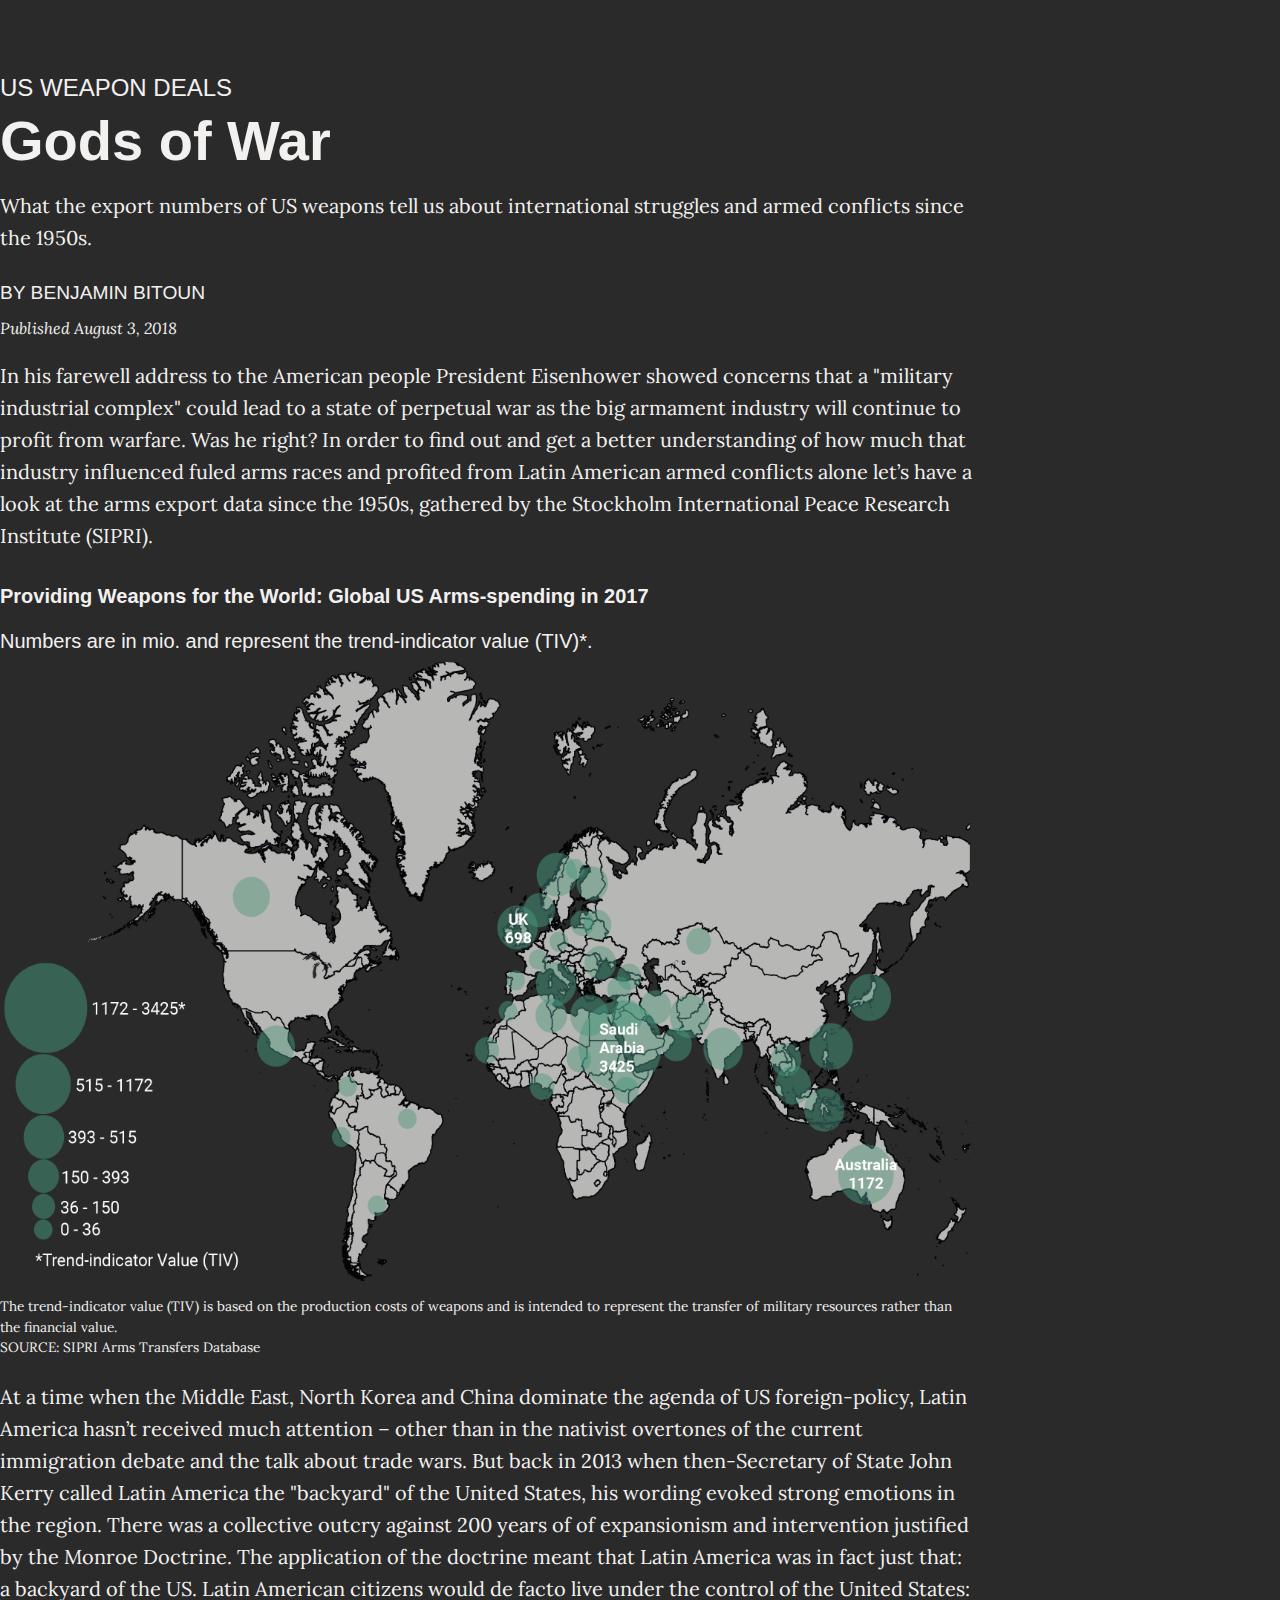
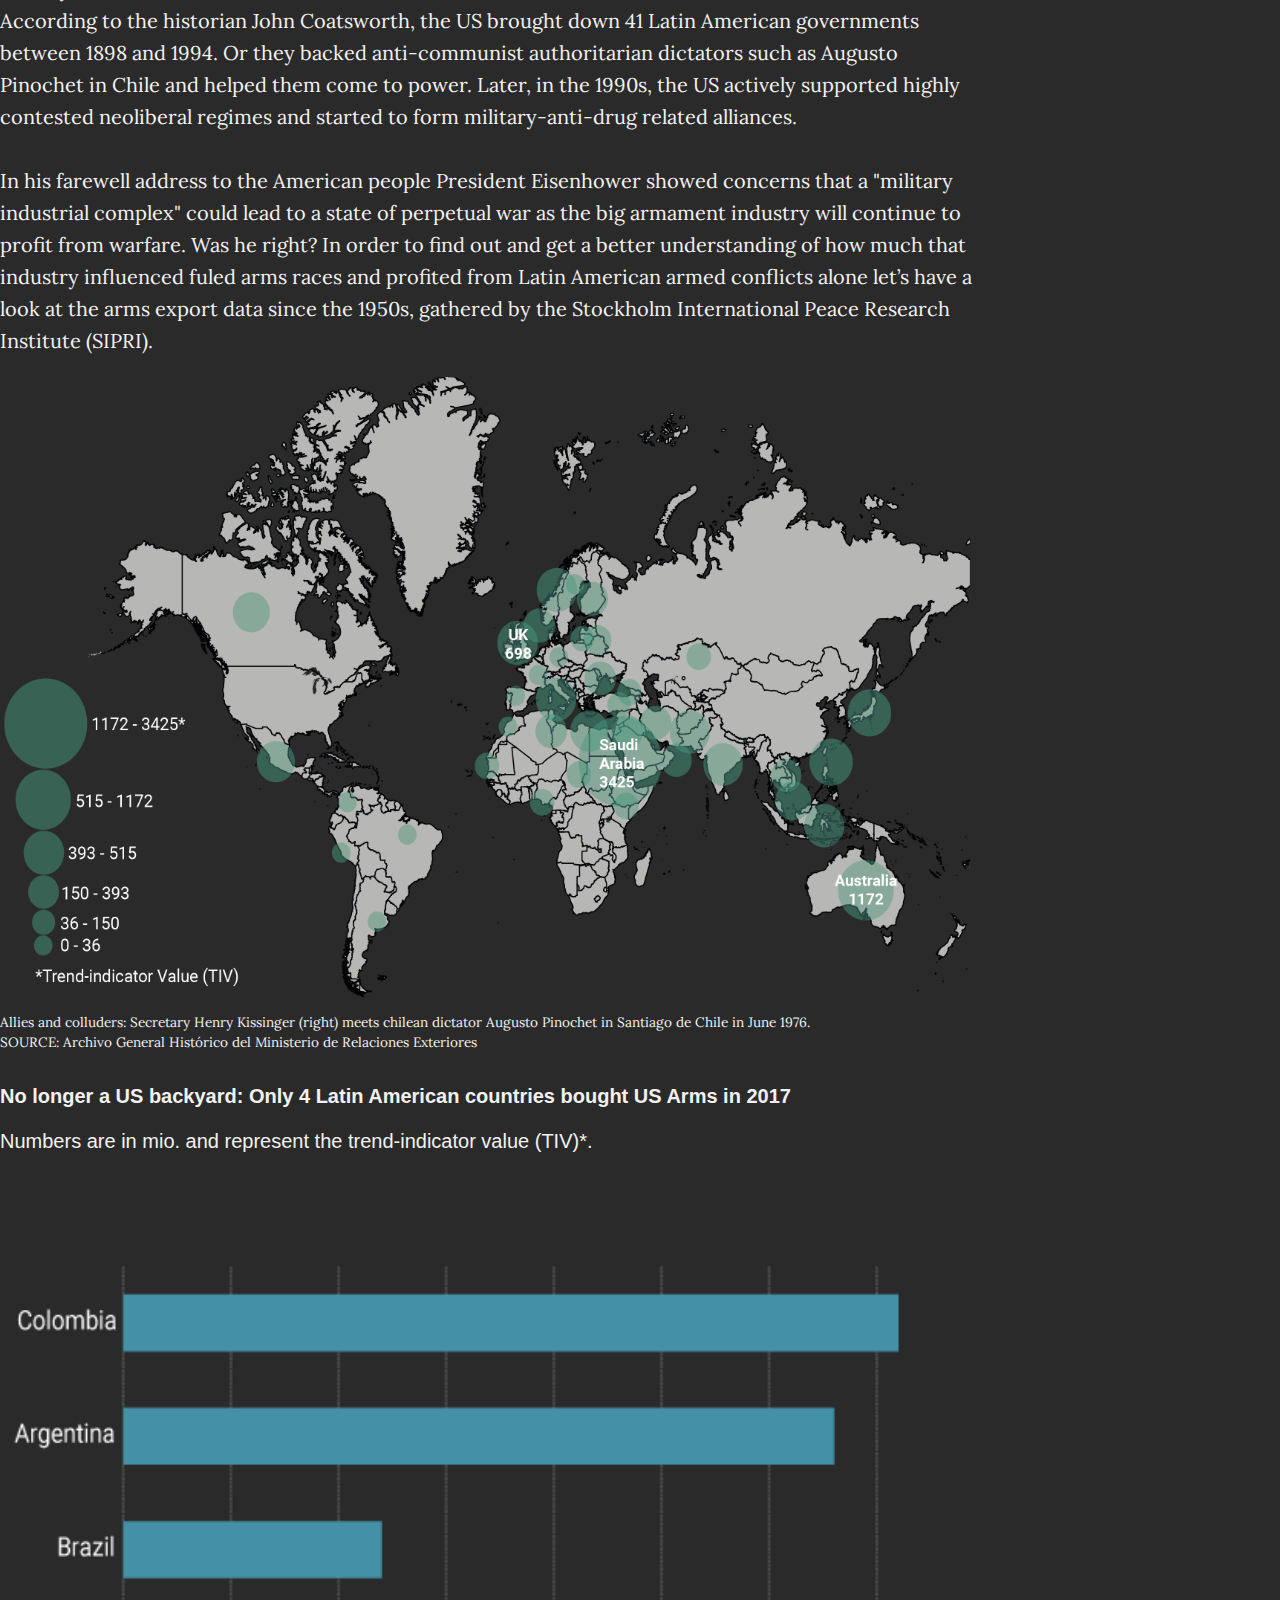
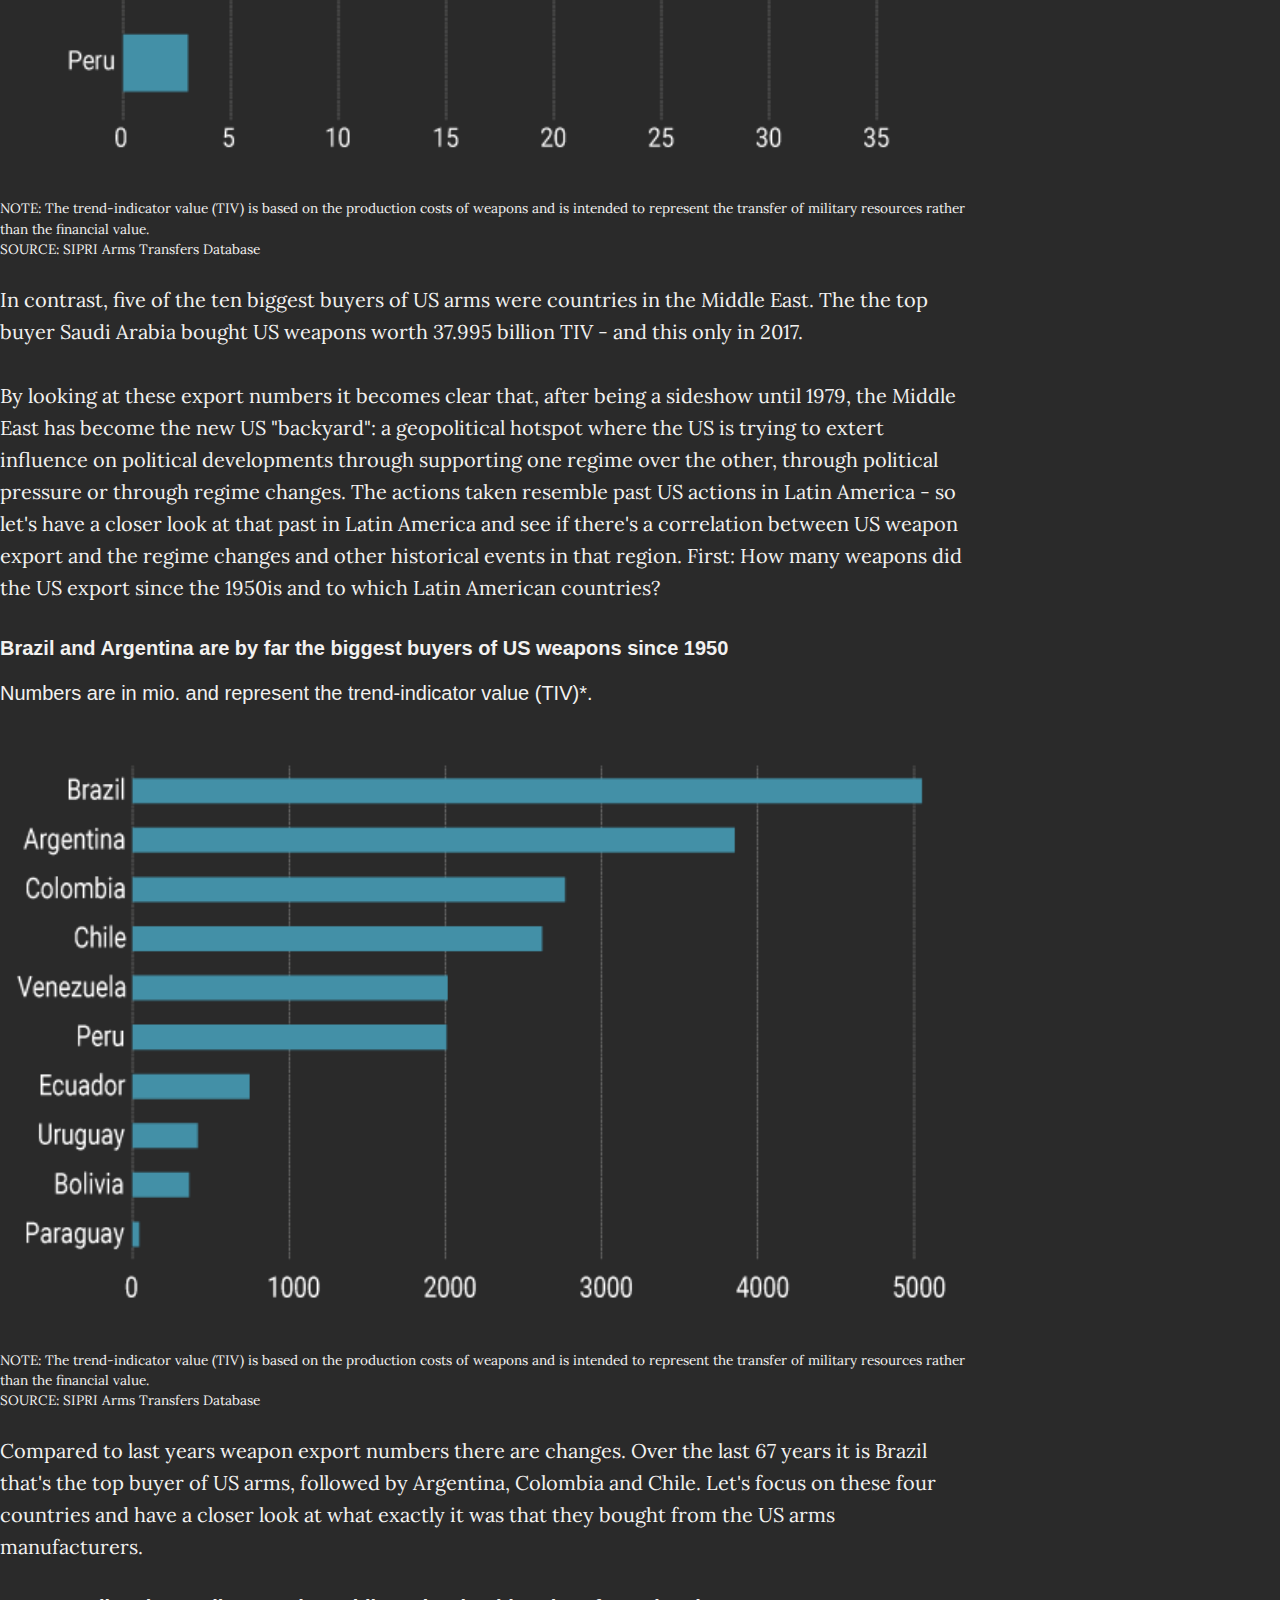
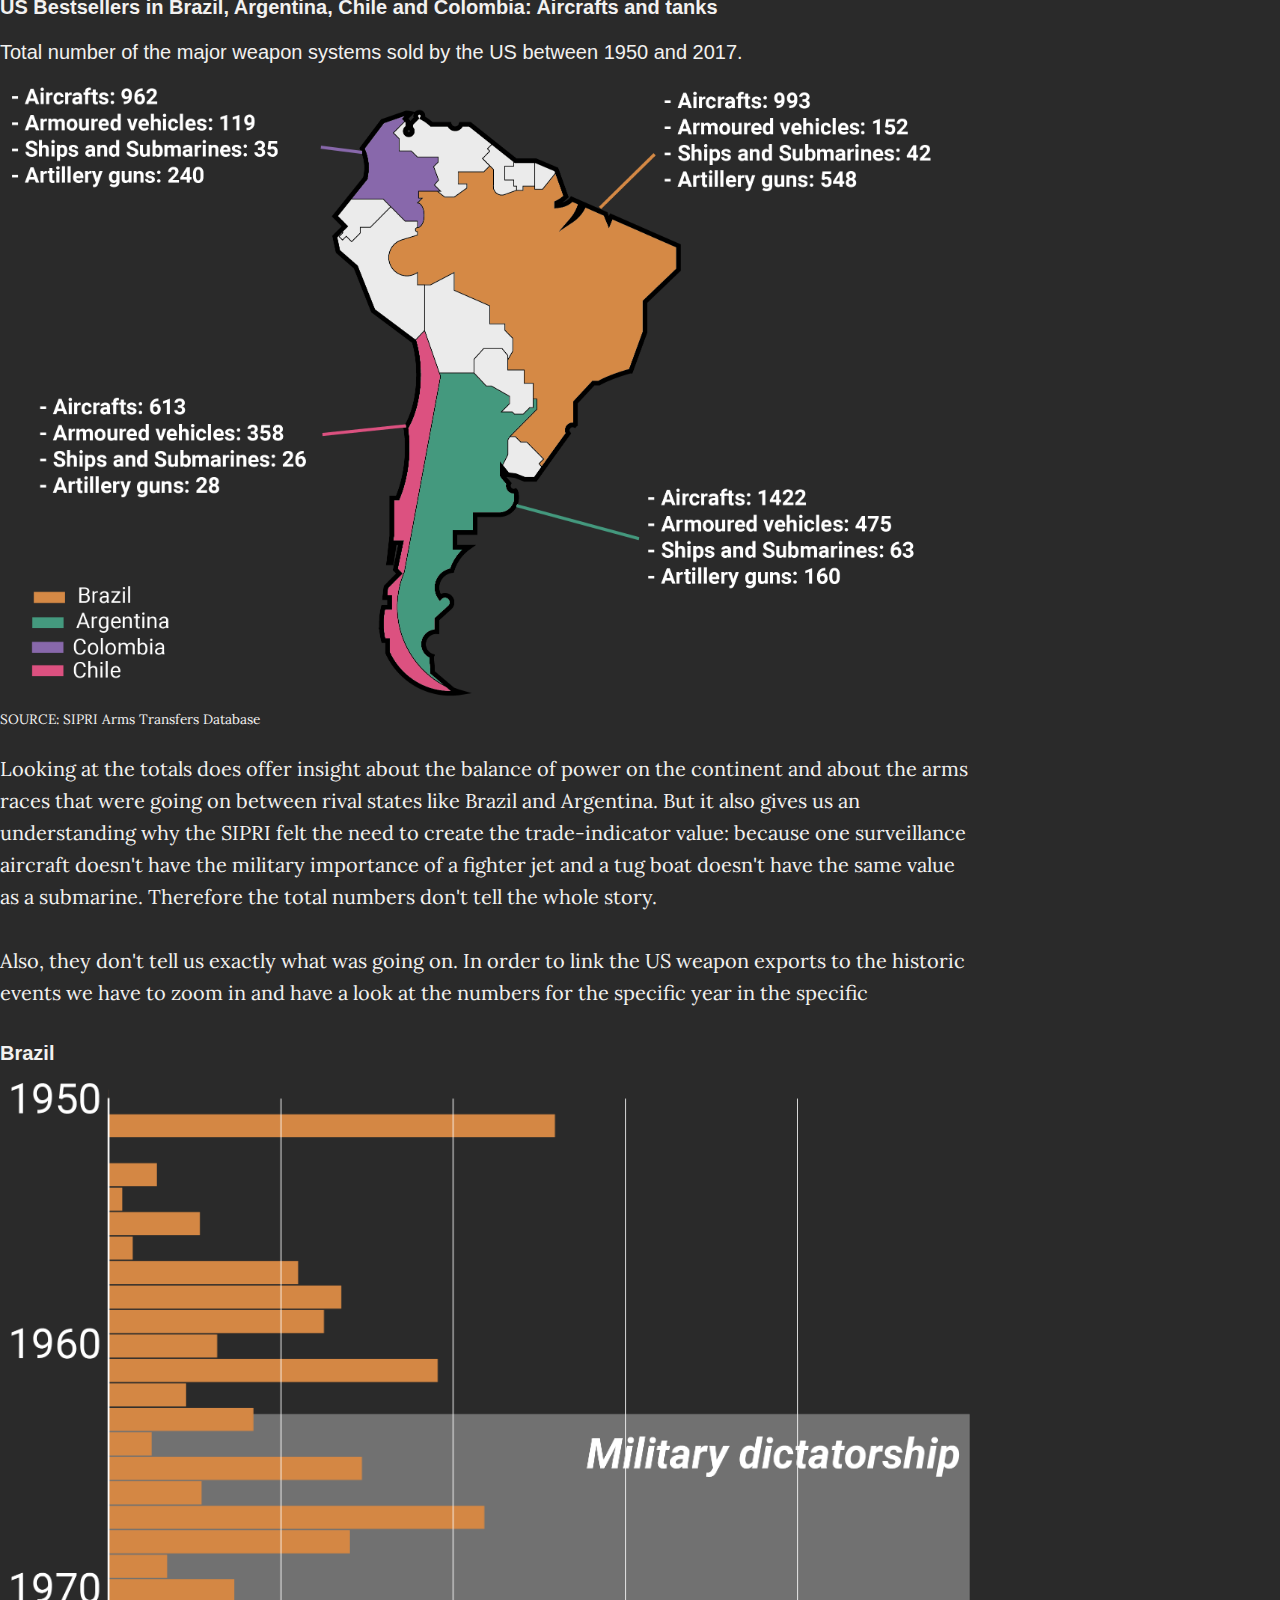
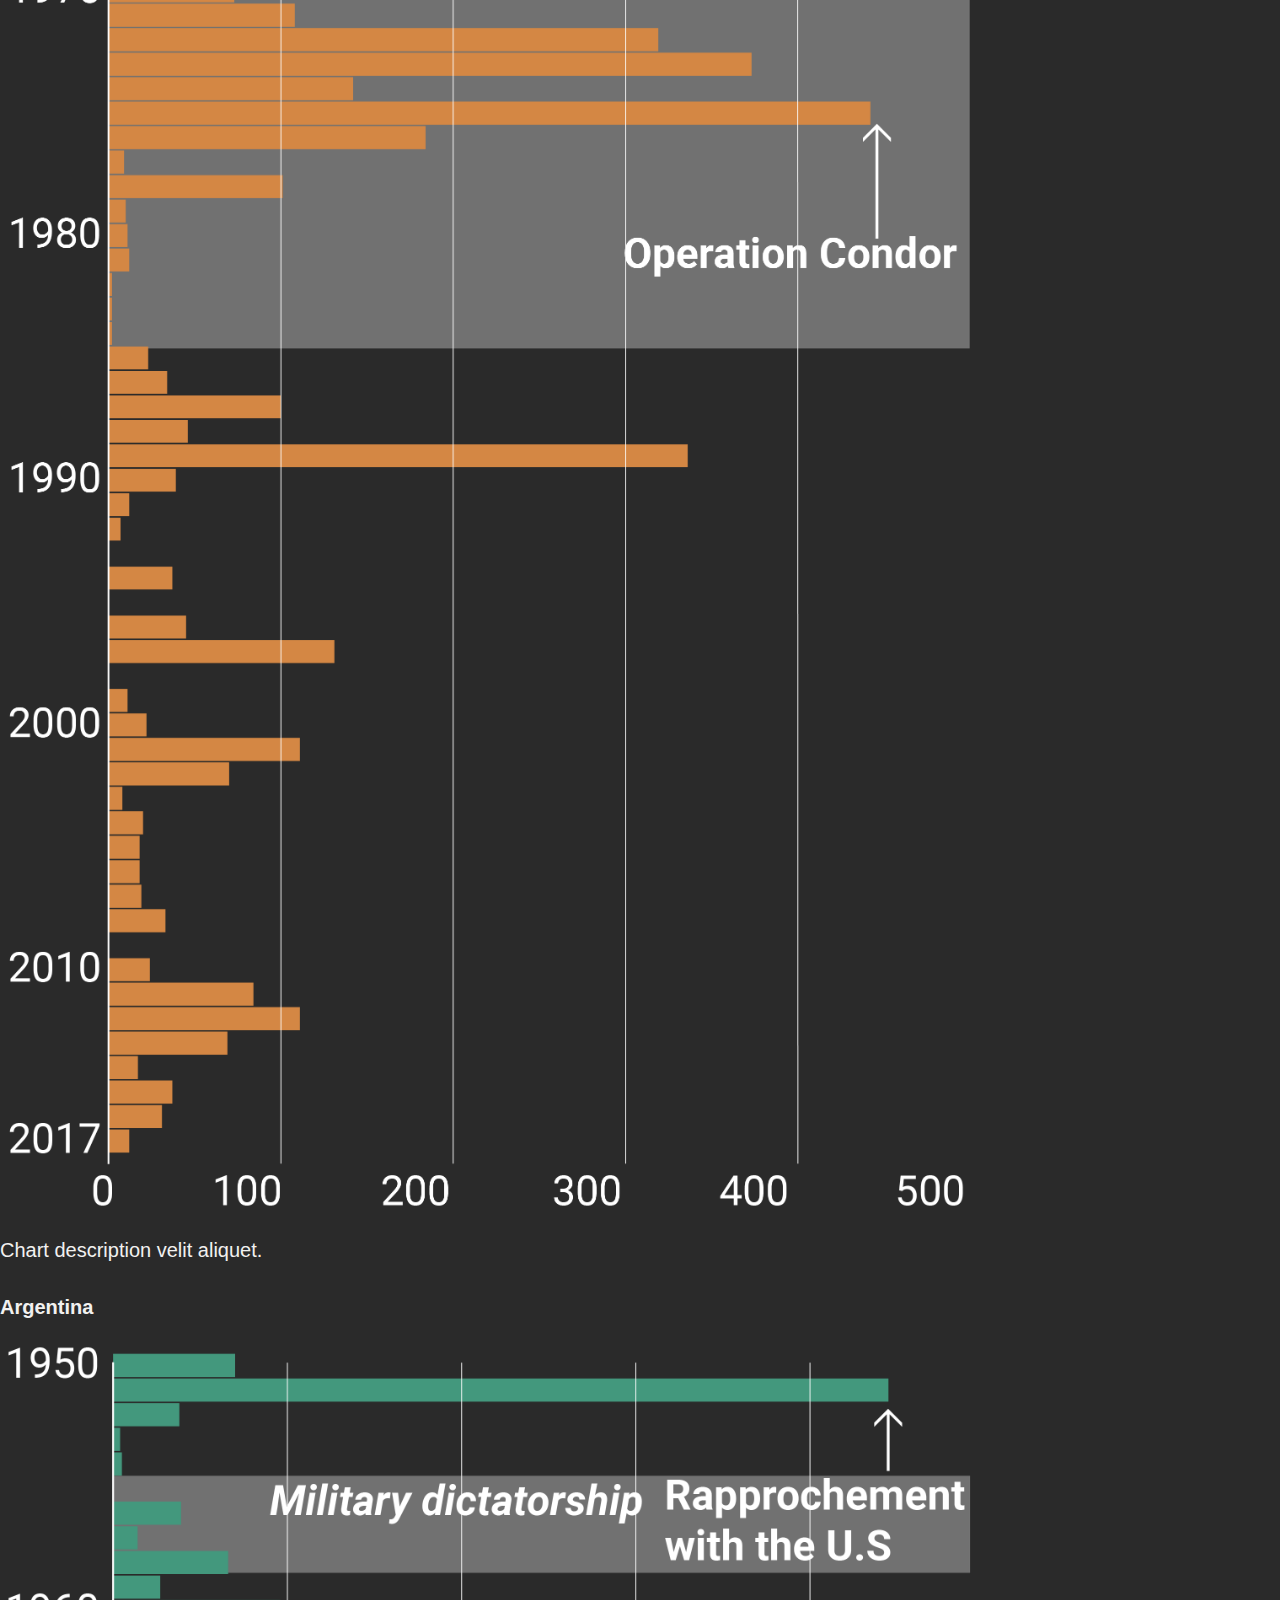
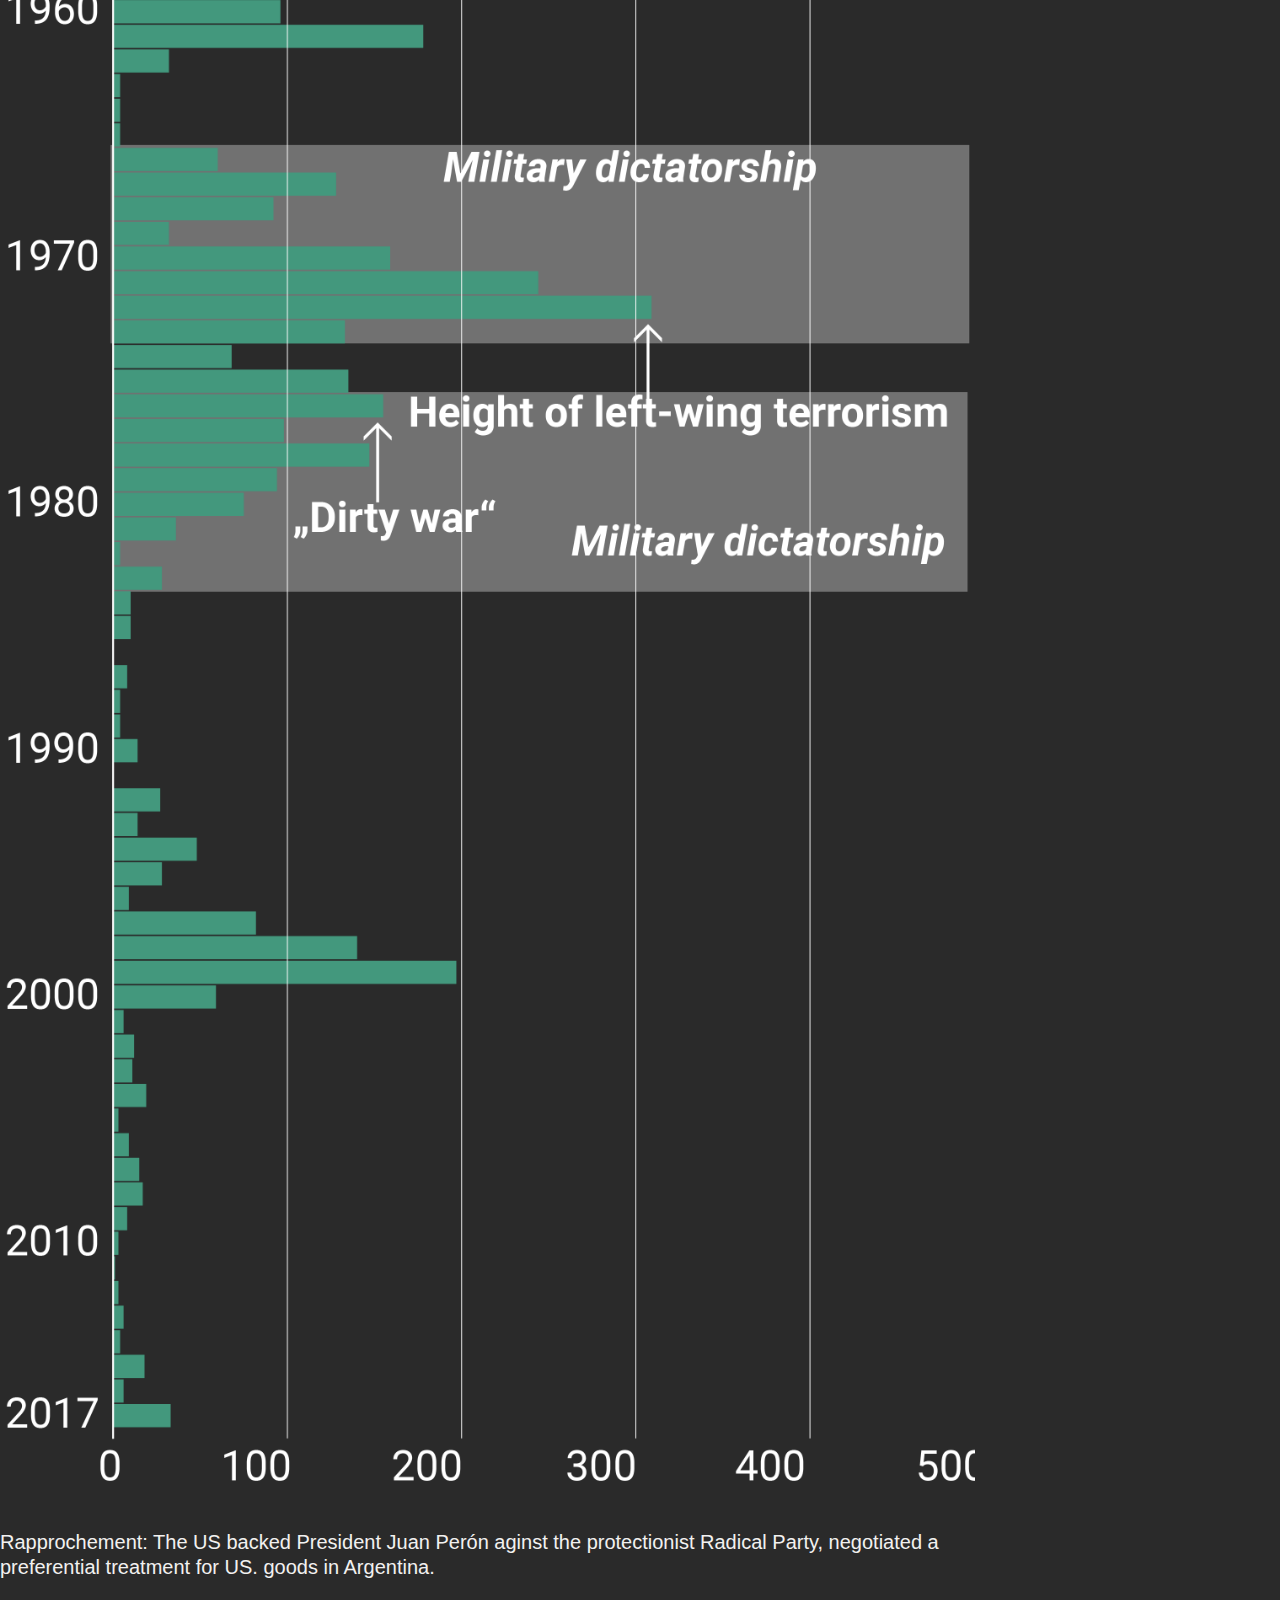
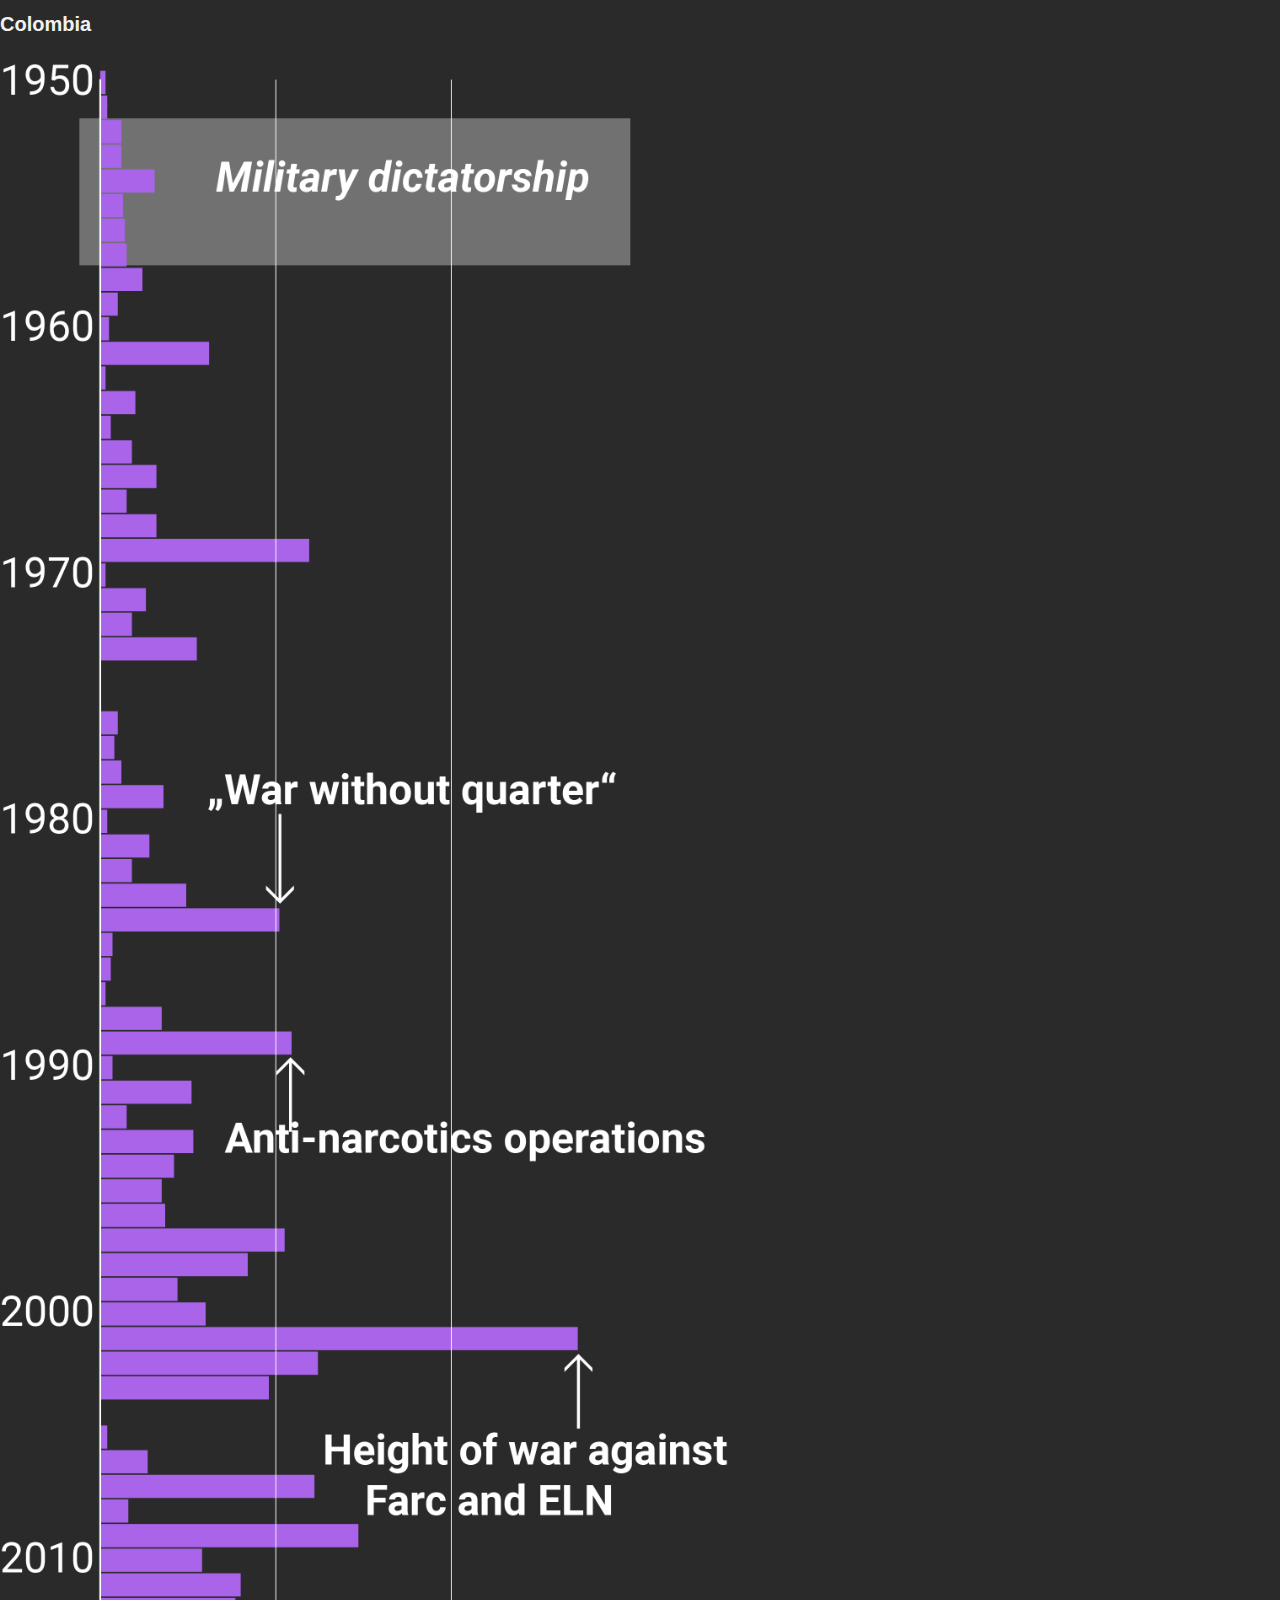
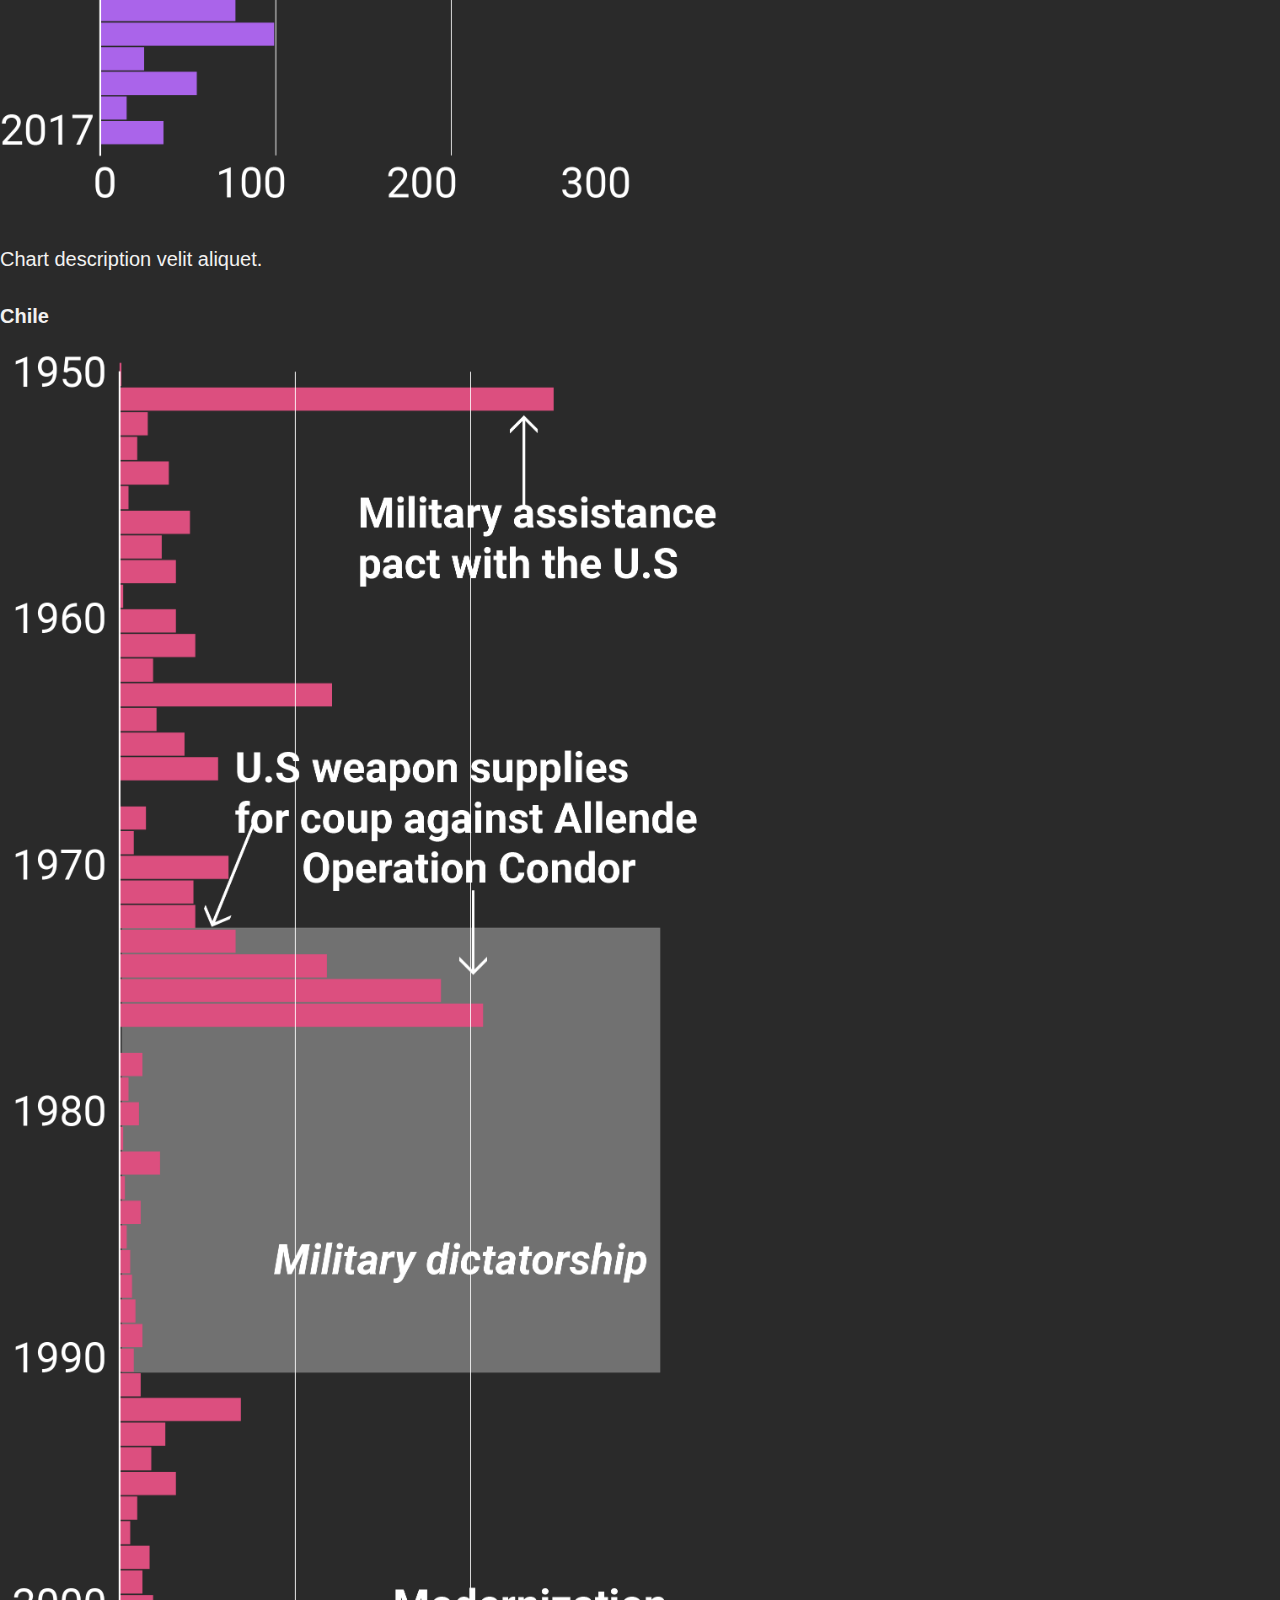
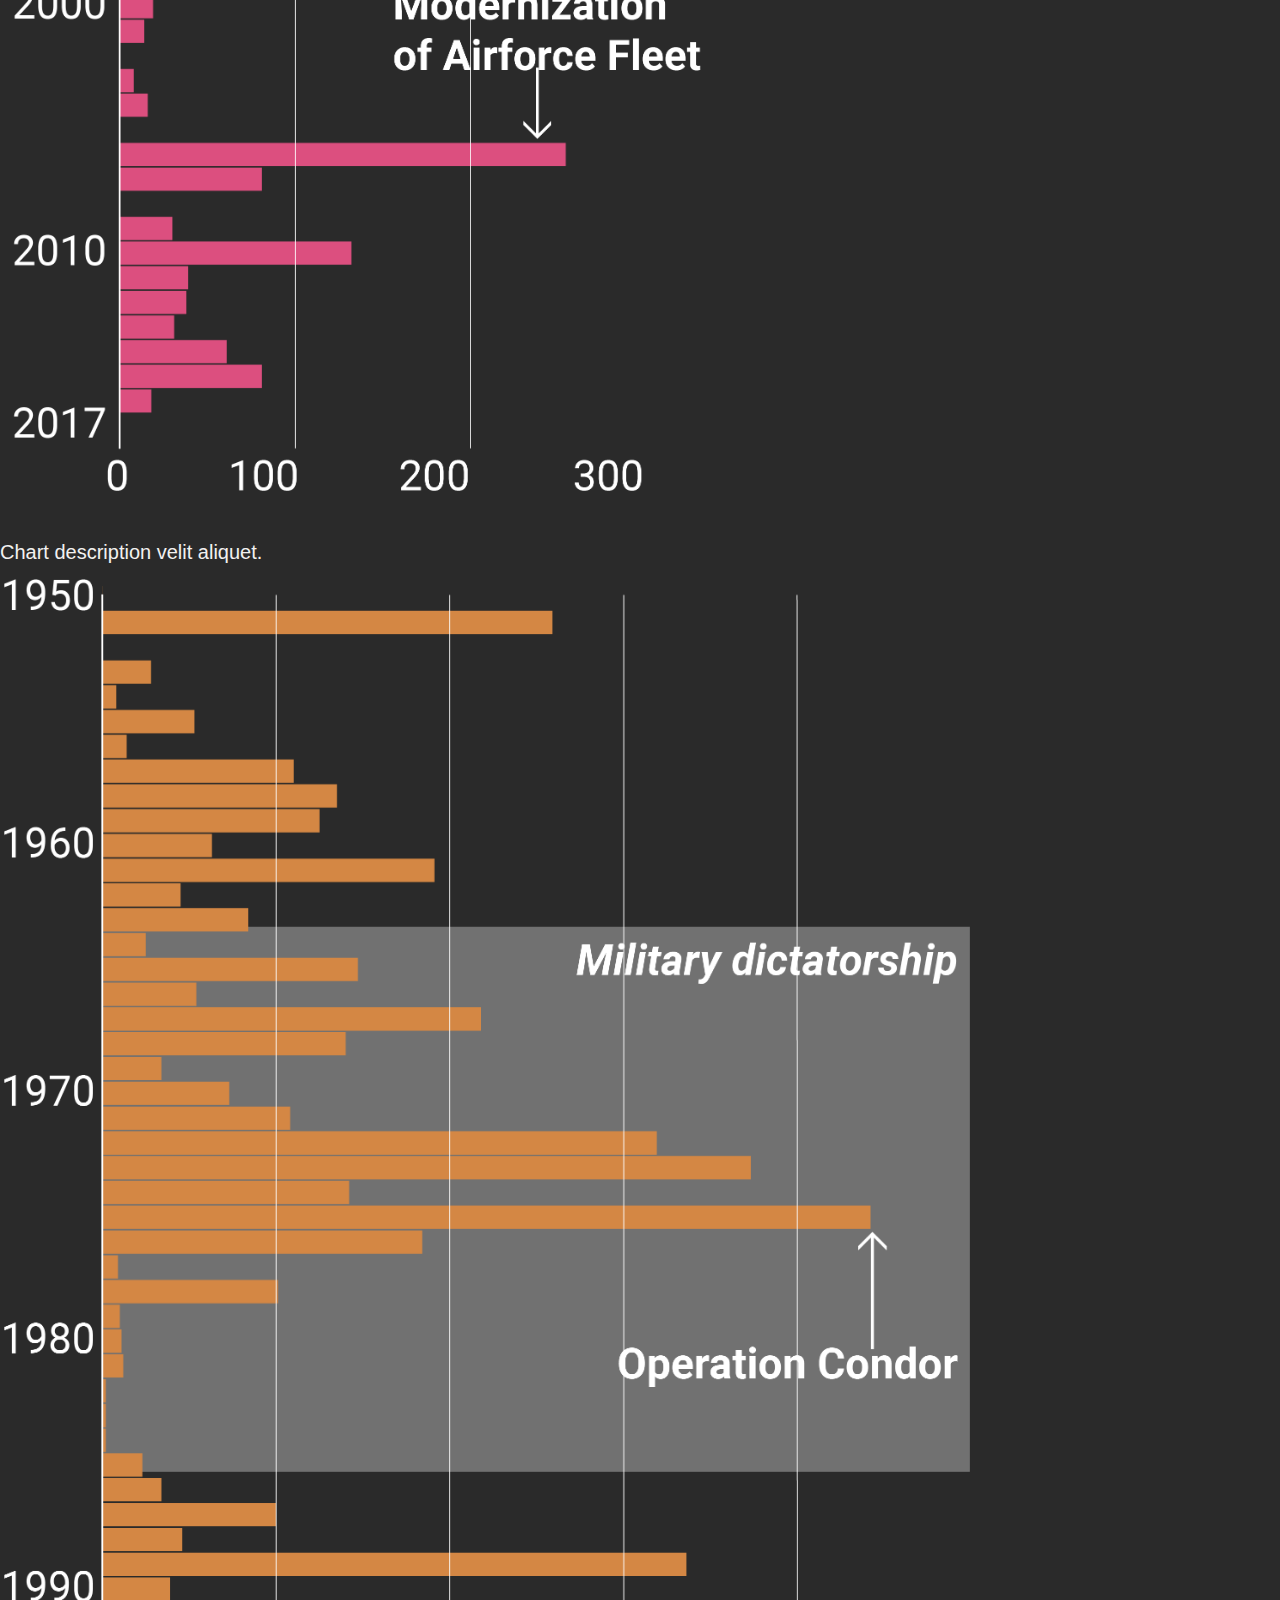
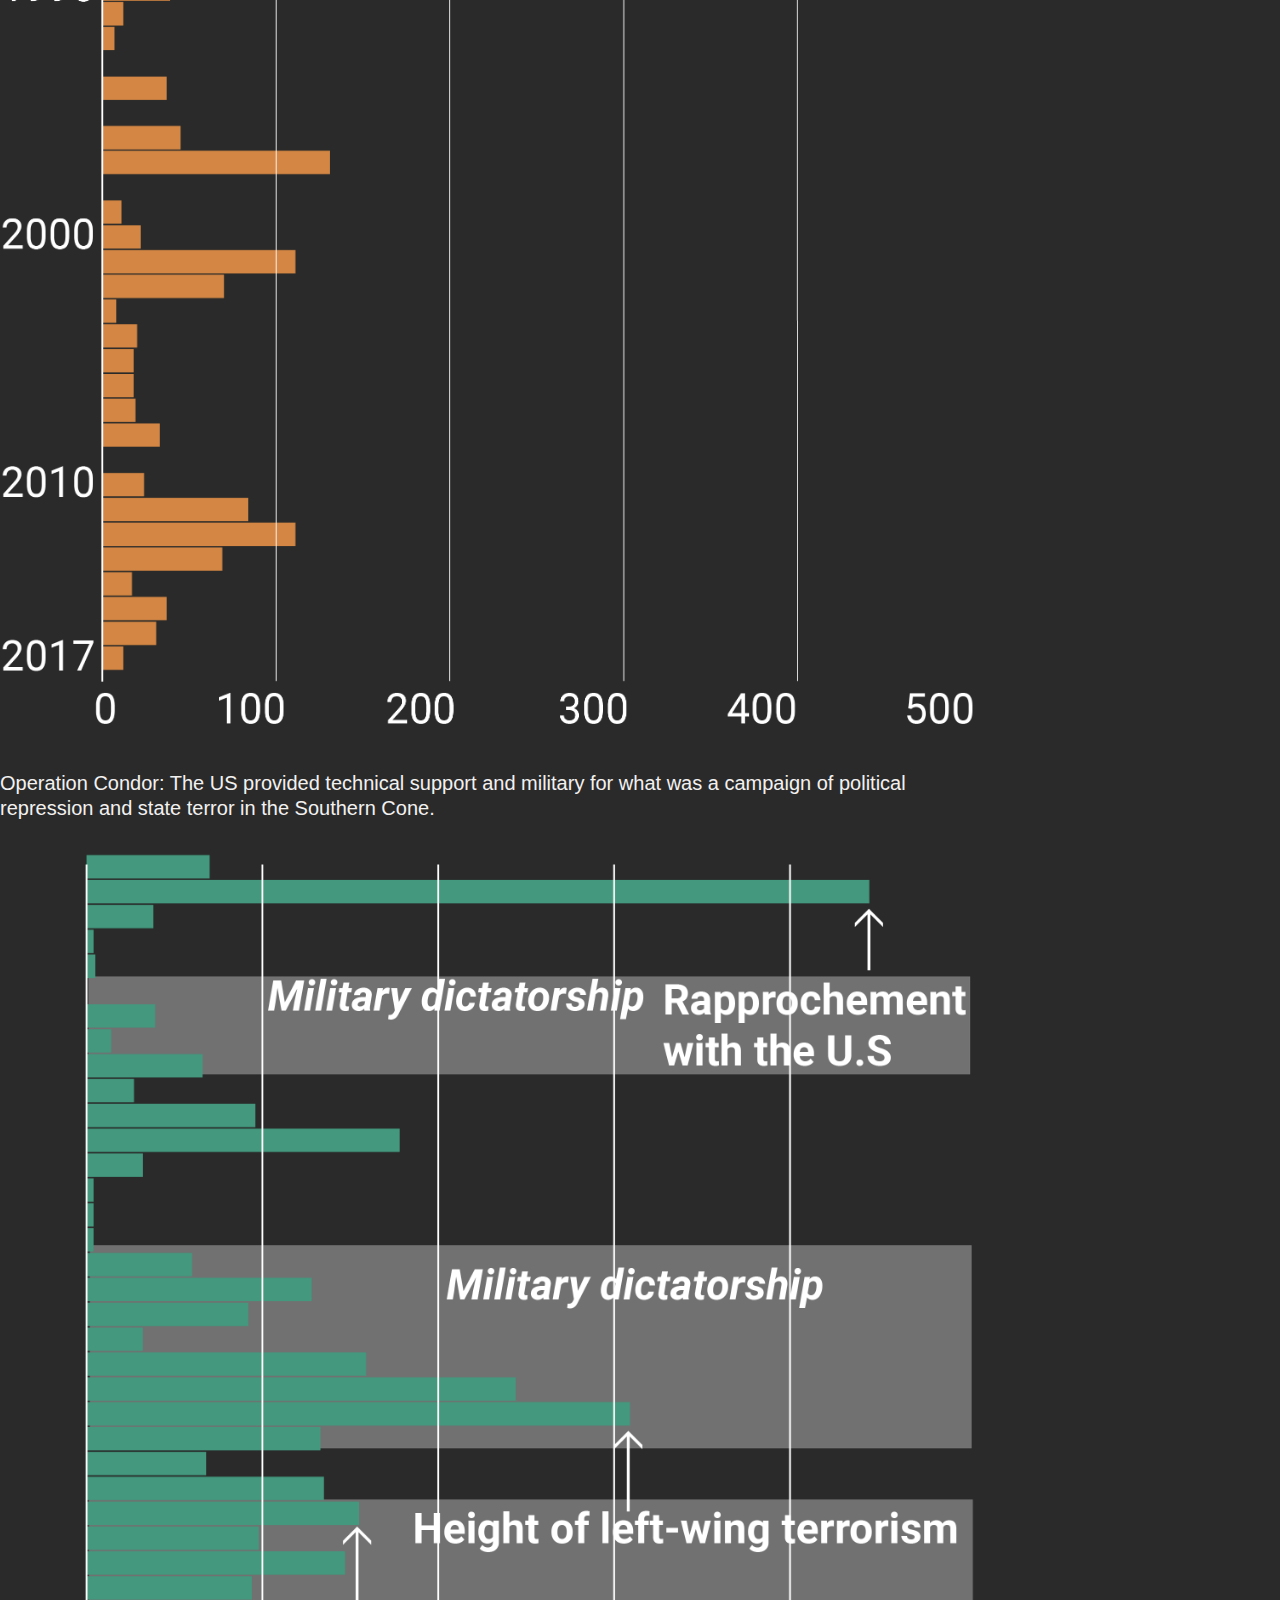
==== usweapon_deals_2/index.html @ 2bdf0d0d "new project update" ====
<!doctype html>
<html lang="en">
  <head>
    <!-- Required meta tags -->
    <meta charset="utf-8">
    <meta name="viewport" content="width=device-width, initial-scale=1, shrink-to-fit=no">
    <!-- Bootstrap CSS -->
    <link rel="stylesheet" href="https://stackpath.bootstrapcdn.com/bootstrap/4.1.1/css/bootstrap.min.css" integrity="sha384-WskhaSGFgHYWDcbwN70/dfYBj47jz9qbsMId/iRN3ewGhXQFZCSftd1LZCfmhktB" crossorigin="anonymous">
      
    <!-- Your CSS files -->
    <link rel="stylesheet" href="style/app.css">
    
    <!-- google fonts: Roboto Condensed(super-font) and Lora(sub-font) -->
    <link href="https://fonts.googleapis.com/css?family=Roboto+Condensed:300,400,700" rel="stylesheet">
    <link href="https://fonts.googleapis.com/css?family=Lora:400,400i,700" rel="stylesheet"> 
  
      
      
    <title>Lede page</title>
  </head>
    
  <body class="dark-theme">
    <div class="container"><!-- start of the main container-->
        <div class="row justify-content-center"><!-- headline and intro -->
            <div class="col-lg-10 ">
                <p class="kicker super-font">US weapon deals</p>
                <h1 class="headline super-font">Gods of War</h1>
                <p class="body-text sub-font">
                What the export numbers of US weapons tell us about international struggles and armed conflicts since the 1950s. 
                </p>
                <p class="credit super-font">BY Benjamin Bitoun</p>
                <p class="date sub-font">Published August 3, 2018</p>



            </div>
        </div>


    <div class="row justify-content-center"><!-- headline and intro -->
            <div class="col-lg-10 ">
                <p class="body-text sub-font">
                In his farewell address to the American people President Eisenhower showed concerns that a "military industrial complex" could lead to a state of perpetual war as the big armament industry will continue to profit from warfare. Was he right? In order to find out and get a better understanding of how much that industry influenced fuled arms races and profited from Latin American armed conflicts alone let’s have a look at the arms export data since the 1950s, gathered by the Stockholm International Peace Research Institute (SIPRI).
                </p>
            </div>
        </div>
        
        <!-- start of one size B image -->
        <div class="row justify-content-center"> <!-- labels/deszcriptions and three charts for mobile -->
            <div class="col-md-10"><!-- left -->
             <p class="label super-font">Providing Weapons for the World: Global US Arms-spending in 2017</p>
                <p class="label-text super-font">Numbers are in mio. and represent the trend-indicator value (TIV)*. </p>   
                <img class="image" src="style/images/usweapon_map_size_B.png" alt="image description">
                <p class="note sub-font">The trend-indicator value (TIV) is based on the production costs of weapons and is intended to represent the transfer of military resources rather than the financial value. <br>
                SOURCE: SIPRI Arms Transfers Database
                </p>
            </div>
        </div>
<!-- end of one size B image -->

<div class="row justify-content-center"><!-- headline and intro -->
            <div class="col-lg-10 ">
                <p class="body-text sub-font">
                At a time when the Middle East, North Korea and China dominate the agenda of US foreign-policy, Latin America hasn’t received much attention – other than in the nativist overtones of the current immigration debate and the talk about trade wars. But back in 2013 when then-Secretary of State John Kerry called Latin America the "backyard" of the United States, his wording evoked strong emotions in the region. There was a collective outcry against 200 years of of expansionism and intervention justified by the Monroe Doctrine. The application of the doctrine meant that Latin America was in fact just that: a backyard of the US. Latin American citizens would de facto live under the control of the United States: According to the historian John Coatsworth, the US brought down 41 Latin American governments between 1898 and 1994. Or they backed anti-communist authoritarian dictators such as Augusto Pinochet in Chile and helped them come to power. Later, in the 1990s, the US actively supported highly contested neoliberal regimes and started to form military-anti-drug related alliances.
<br>
<br>
                In his farewell address to the American people President Eisenhower showed concerns that a "military industrial complex" could lead to a state of perpetual war as the big armament industry will continue to profit from warfare. Was he right? In order to find out and get a better understanding of how much that industry influenced fuled arms races and profited from Latin American armed conflicts alone let’s have a look at the arms export data since the 1950s, gathered by the Stockholm International Peace Research Institute (SIPRI). 
                </p>
            </div>
        </div>
 


 <!-- start of one size B image -->
        <div class="row justify-content-center"> <!-- labels/deszcriptions and three charts for mobile -->
            <div class="col-md-10"><!-- left -->
                
                <img class="image" src="style/images/usweapon_map_size_B.png" alt="image description">
                <p class="note sub-font">Allies and colluders: Secretary Henry Kissinger (right) meets chilean dictator Augusto Pinochet in Santiago de Chile in June 1976. <br>
                SOURCE: Archivo General Histórico del Ministerio de Relaciones Exteriores
                </p>
            </div>
        </div>
<!-- end of one size B image -->


<!-- start of one size B image -->
        <div class="row justify-content-center"> <!-- labels/deszcriptions and three charts for mobile -->
            <div class="col-md-10"><!-- left -->
                <p class="label super-font">No longer a US backyard: Only 4 Latin American countries bought US Arms in 2017</p>
                <p class="label-text super-font">Numbers are in mio. and represent the trend-indicator value (TIV)*. </p>
                <img class="image" src="style/images/s_america_2017_bars.png" alt="image description">
                <p class="note sub-font">NOTE: The trend-indicator value (TIV) is based on the production costs of weapons and is intended to represent the transfer of military resources rather than the financial value. <br>
                SOURCE: SIPRI Arms Transfers Database
                </p>
            </div>
        </div>
<!-- end of one size B image -->

        <div class="row justify-content-center"><!-- headline and intro -->
            <div class="col-lg-10 ">
                <p class="body-text sub-font">
                In contrast, five of the ten biggest buyers of US arms were countries in the Middle East. The the top buyer Saudi Arabia bought US weapons worth 37.995 billion TIV - and this only in 2017. 
                <br>
                <br>
                By looking at these export numbers it becomes clear that, after being a sideshow until 1979, the Middle East has become the new US "backyard": a geopolitical hotspot where the US is trying to extert influence on political developments through supporting one regime over the other, through political pressure or through regime changes. The actions taken resemble past US actions in Latin America - so let's have a closer look at that past in Latin America and see if there's a correlation between US weapon export and the regime changes and other historical events in that region. First: How many weapons did the US export since the 1950is and to which Latin American countries?
                </p>
            </div>
        </div>





<!-- start of one size B image -->
        <div class="row justify-content-center"> <!-- labels/deszcriptions and three charts for mobile -->
            <div class="col-md-10"><!-- left -->
                <p class="label super-font">Brazil and Argentina are by far the biggest buyers of US weapons since 1950</p>
                <p class="label-text super-font">Numbers are in mio. and represent the trend-indicator value (TIV)*. </p>
                <img class="image" src="style/images/sout_america_1950_bars.png" alt="image description">
                <p class="note sub-font">NOTE: The trend-indicator value (TIV) is based on the production costs of weapons and is intended to represent the transfer of military resources rather than the financial value. <br>
                SOURCE: SIPRI Arms Transfers Database
                </p>
            </div>
        </div>
<!-- end of one size B image -->



<div class="row justify-content-center"><!-- headline and intro -->
            <div class="col-lg-10 ">
                <p class="body-text sub-font">
                Compared to last years weapon export numbers there are changes. Over the last 67 years it is Brazil that's the top buyer of US arms, followed by Argentina, Colombia and Chile. Let's focus on these four countries and have a closer look at what exactly it was that they bought from the US arms manufacturers.
                </p>
            </div>
        </div>

<!-- start of one size B image -->
        <div class="row justify-content-center"> <!-- labels/deszcriptions and three charts for mobile -->
            <div class="col-md-10"><!-- left -->
                <p class="label super-font">US Bestsellers in Brazil, Argentina, Chile and Colombia: Aircrafts and tanks</p>
                <p class="label-text super-font">Total number of the major weapon systems sold by the US between 1950 and 2017. </p>
                <img class="image" src="style/images/sa_map_weapons_smaller_size_B.png" alt="image description">
                <p class="note sub-font">
                SOURCE: SIPRI Arms Transfers Database
                </p>
            </div>
        </div>
<!-- end of one size B image -->



<div class="row justify-content-center"><!-- headline and intro -->
            <div class="col-lg-10 ">
                <p class="body-text sub-font">
                Looking at the totals does offer insight about the balance of power on the continent and about the arms races that were going on between rival states like Brazil and Argentina. But it also gives us an understanding why the SIPRI felt the need to create the trade-indicator value: because one surveillance aircraft doesn't have the military importance of a fighter jet and a tug boat doesn't have the same value as a submarine. Therefore the total numbers don't tell the whole story.
                <br>
                <br>
                Also, they don't tell us exactly what was going on. In order to link the US weapon exports to the historic events we have to zoom in and have a look at the numbers for the specific year in the specific 
                </p>
            </div>
        </div>

        <!-- start of 4 charts side by side -->
        <!-- in order to have the descriptions BELOW the chart you need to repeat them below -->


    <div class="row justify-content-center"> 
        
        <div class="col-md-3 ">

                <p class="label super-font">Brazil</p>
                <img class="image d-md-none" src="style/images/sa4_bigger_brazil-m.png" alt="image description">
                <p class="label-text super-font  d-md-none">Chart description   velit aliquet.</p>
            </div>
            <div class="col-md-3 ">
                <p class="label super-font">Argentina</p>
                <img class="image d-md-none" src="style/images/sa4_bigger_argentina-m.png" alt="image description">
                <p class="label-text super-font d-md-none">Rapprochement: The US backed President Juan Perón aginst the protectionist Radical Party, negotiated a preferential treatment for US. goods in Argentina.</p>
            </div>
            <div class="col-md-3 ">
                <p class="label super-font">Colombia</p>
                <img class="image  d-md-none" src="style/images/sa4_bigger_colombia-m.png" alt="image description">
                <p class="label-text super-font d-md-none">Chart description   velit aliquet.</p>

            </div>
            <div class="col-md-3 ">
                <p class="label super-font">Chile</p>
                <img class="image  d-md-none" src="style/images/sa4_bigger_chile-m.png" alt="image description">
                <p class="label-text super-font d-md-none">Chart description   velit aliquet.</p>

            </div>
        
        </div>
        <!-- these are the image files repeated fror desktop sizes --> 
        <div class="d-none d-md-block">
            <div class="row justify-content-center "> 
                <div class="col-md-3 ">
                    <img class="image" src="style/images/sa4_bigger_brazil-d.png" alt="image description">
                    <p class="label-text super-font">Operation Condor: The US provided technical support and military for what was a campaign of political repression and state terror in the Southern Cone.</p>

                </div>
                <div class="col-md-3 ">
                    <img class="image" src="style/images/sa4_bigger_argentinaa-d.png" alt="image description">
                    <p class="label-text super-font">Rapprochement: Preferential treatment for US. goods in Argentina negotiated <br><br>"Dirty War": The military junta got financial and military aid in their fight against political opponents and leftistdissidents.</p>

                </div>
                <div class="col-md-3 ">
                    <img class="image" src="style/images/sa4_bigger_colombia-d.png" alt="image description">
                    <p class="label-text super-font">Chart description   velit aliquet.</p>
                </div>
                <div class="col-md-3 ">
                    <img class="image" src="style/images/sa4_bigger_chile-d.png" alt="image description">
                    <p class="label-text super-font">Chart description   velit aliquet.</p>

                </div>
            </div>
        </div>
<!-- this note is optional -->
        <div class="row justify-content-center "> 
            <div class="col">
                <p class="note sub-font">NOTE: an optional note or source can go here. <br>
                SOURCES: SIPRI Arms Transfers Database
                </p>
            </div>
        </div>
<!-- end of 4 charts side by side -->

        
        

        

      

        <div class="row justify-content-center"><!-- headline and intro -->
            <div class="col-lg-10 ">
                <p class="body-text sub-font">
                Rapprochement: The US backed President Juan Perón aginst the protectionist Radical Party, negotiated a preferential treatment for US. goods in Argentina. <br>"Dirty War": Immediately after the Argentine coup the military junta began cracking down on Communist and leftist groups and dissidents. The US. Congress approved aircraft sales worth hundreds of millions of dollars.

                For economics-minded readers, Glasner’s <a href="https://history.state.gov/historicaldocuments">study</a> also highlights the relationship of between GDP and percent urbanization in 1960 and 2010: “The US. only became one-third urbanized... 
                 Glasner’s <a href="https://nsarchive2.gwu.edu/NSAEBB/NSAEBB437/">study</a>


                 Glasner’s <a href="https://nsarchive2.gwu.edu/news/20001113/">study</a> 
                </p>
            </div>
        </div>





<!-- start of one size C image -->


        <div class="row justify-content-center"> 
            <div class="col-md-10">
                <p class="label super-font">Chart label</p>
                <p class="label-text super-font">Labels for chart should usually go above the visualization.</p>
            </div>
            <img class="image" src="style/images/template_size_C.png" alt="image description">
        </div>
        
        <div class="row justify-content-center"><!-- headline and intro -->
            <div class="col-lg-10 ">
                <p class="body-text sub-font">
                Etiam porta sem malesuada magna mollis euismod. Aenean lacinia bibendum nulla sed consectetur. Nullam quis risus eget urna mollis ornare vel eu leo. Integer posuere erat a ante venenatis dapibus posuere velit aliquet. Fusce dapibus, tellus ac cursus commodo,<br>
                tortor mauris condimentum nibh, ut fermentum massa justo sit amet risus. Duis mollis, est non commodo luctus, nisi erat porttitor ligula, eget lacinia odio sem nec elit. Nullam quis risus eget urna mollis ornare vel eu leo.
                </p>
            </div>
        </div>
    
            
            
    
        
        
        
        
        
      </div><!-- end of the main container-->
   
        

      
      
    <!-- Optional JavaScript -->
    <!-- jQuery first, then Popper.js, then Bootstrap JS -->
    <script src="https://code.jquery.com/jquery-3.3.1.slim.min.js" integrity="sha384-q8i/X+965DzO0rT7abK41JStQIAqVgRVzpbzo5smXKp4YfRvH+8abtTE1Pi6jizo" crossorigin="anonymous"></script>
    <script src="https://cdnjs.cloudflare.com/ajax/libs/popper.js/1.14.3/umd/popper.min.js" integrity="sha384-ZMP7rVo3mIykV+2+9J3UJ46jBk0WLaUAdn689aCwoqbBJiSnjAK/l8WvCWPIPm49" crossorigin="anonymous"></script>
    <script src="https://stackpath.bootstrapcdn.com/bootstrap/4.1.1/js/bootstrap.min.js" integrity="sha384-smHYKdLADwkXOn1EmN1qk/HfnUcbVRZyYmZ4qpPea6sjB/pTJ0euyQp0Mk8ck+5T" crossorigin="anonymous"></script>
  </body>
</html>
---- usweapon_deals_2/style/app.css ----
body {
    padding-top:60px;
    margin: auto;
}


/* choose a light or dark theme to add to the body tag. */
.dark-theme {
    background-color: #2a2a2a;
    color: #F2F1F0;   
}
.light-theme {
    background-color: white;
    color: black;    
}

.container {
        max-width: 975px;
}

/* ******** */

.image {
    width: 100%;
}



/*
super-font
.headline
.kicker
.subhead
.label
.label-text
.credit

sub-font
.date
.body-text
.note
*/



.super-font {
    font-family: 'Roboto', sans-serif;
}
.sub-font {
    font-family: 'Lora', serif;
}



.headline {
    font-size: 3.5rem;
    line-height: 0.9;
    margin-bottom: 0.25rem;
    margin-top: 1rem;
    font-weight: 700;
}

.body-text {
    font-size: 1.25rem;
    line-height: 1.6;
    margin-top: 1.5rem;

}

.kicker {
    font-size: 1.5rem;
    line-height: 1;
    margin-bottom: 0.5rem;
    margin-top: 1rem;
    font-weight: 300;
    text-transform: uppercase;
}

.credit  {
    font-size: 1.2rem;
    line-height: 0.75;
    margin-top: 2rem;
    font-weight: 400;
    text-transform: uppercase;
}

.date {
    font-size: 1rem;
    line-height: 1;
    margin-top: 0.25;
    font-weight: 400;
    font-style: italic;
}

.subhead {
    font-size: 2rem;
    line-height: 0.9;
    margin-bottom: 0.5rem;
    margin-top: 1.5rem;
    font-weight: 700;
}

.label {
    font-size: 1.25rem;
    line-height: 1.25;
    margin-top: 2rem;
    margin-bottom: 0.5rem;
    font-weight: 700;
}

.label-text {
    font-size: 1.25rem;
    line-height: 1.25;
    margin-bottom: 0.5rem;
    font-weight: 400;
}

.note {
    font-size: 0.85rem;
    line-height: 1.5;
    margin-top: 0.5rem;
    margin-bottom: 1.25rem;
    font-weight: 400;
}
.caption  {
    font-size: 1rem;
    line-height: 1.2;
    margin-top: 0.5rem;
    margin-bottom: 2rem;
    font-weight: 400;
}
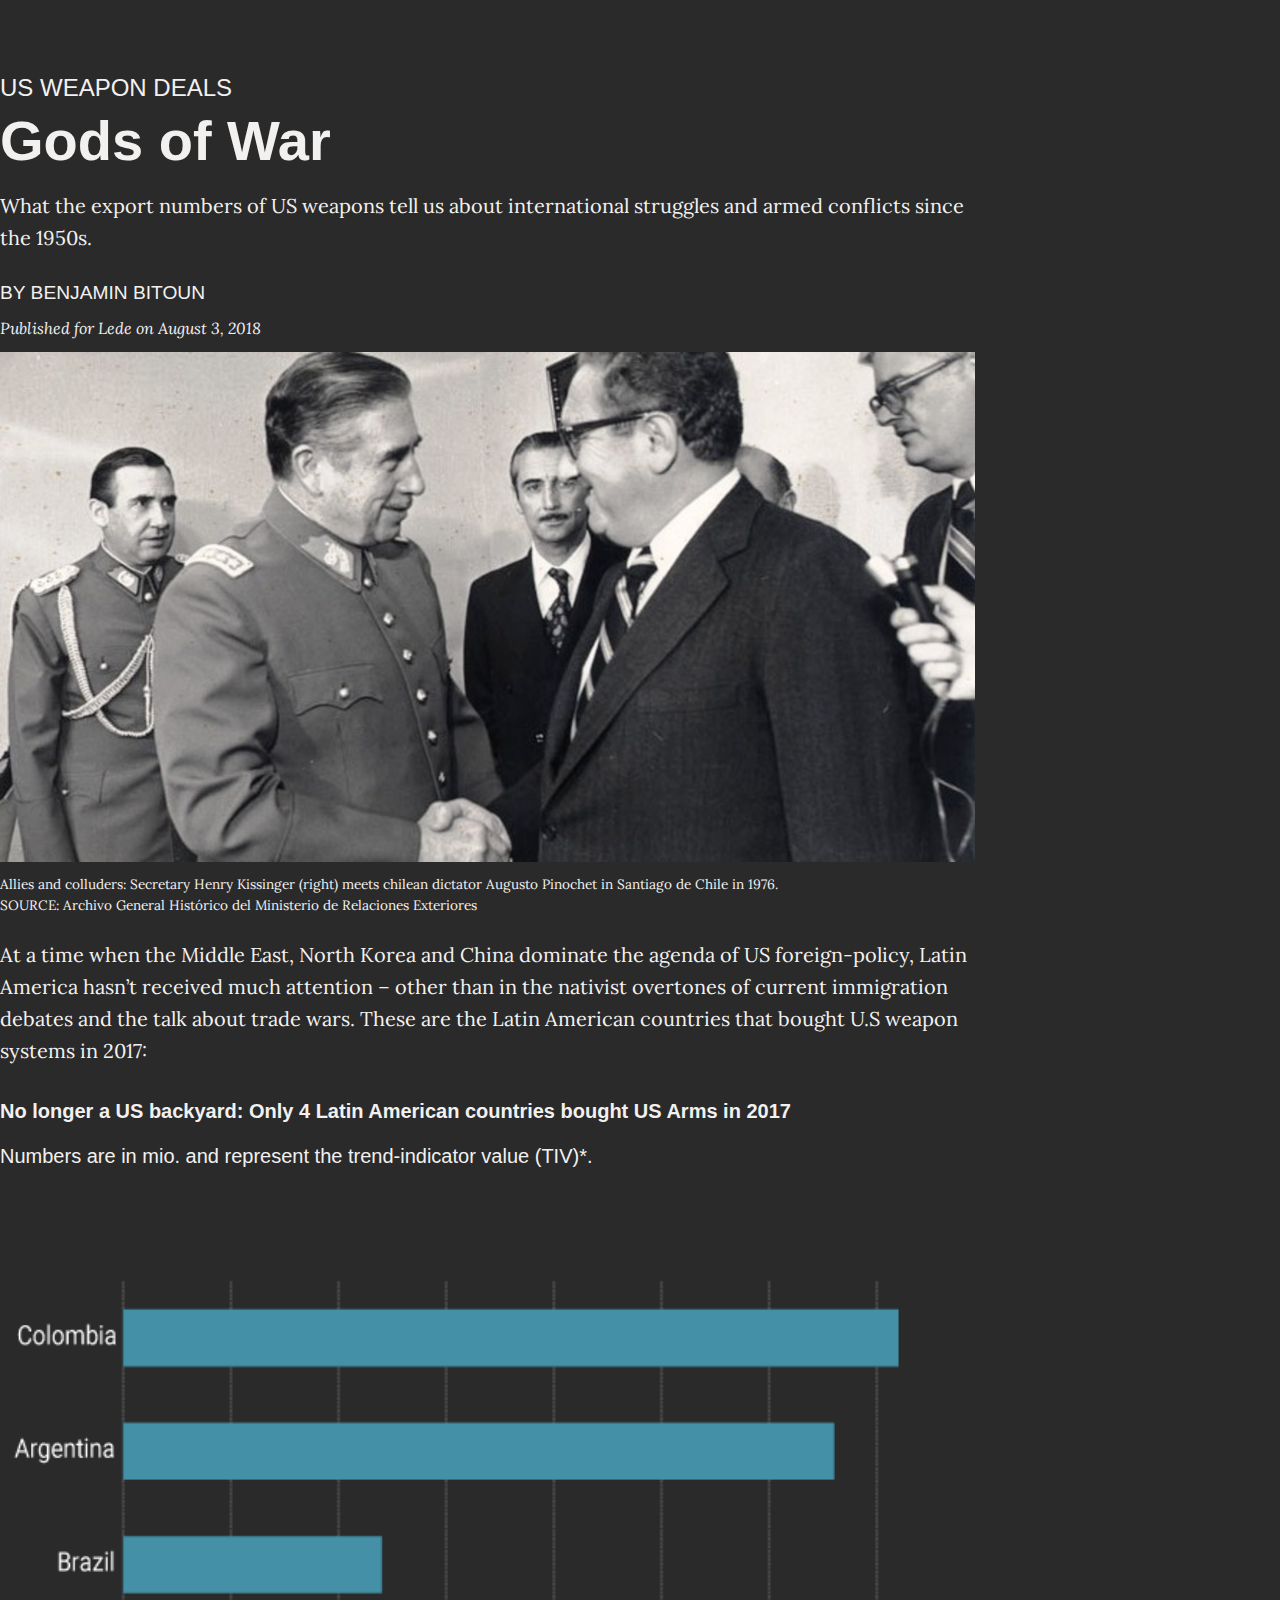
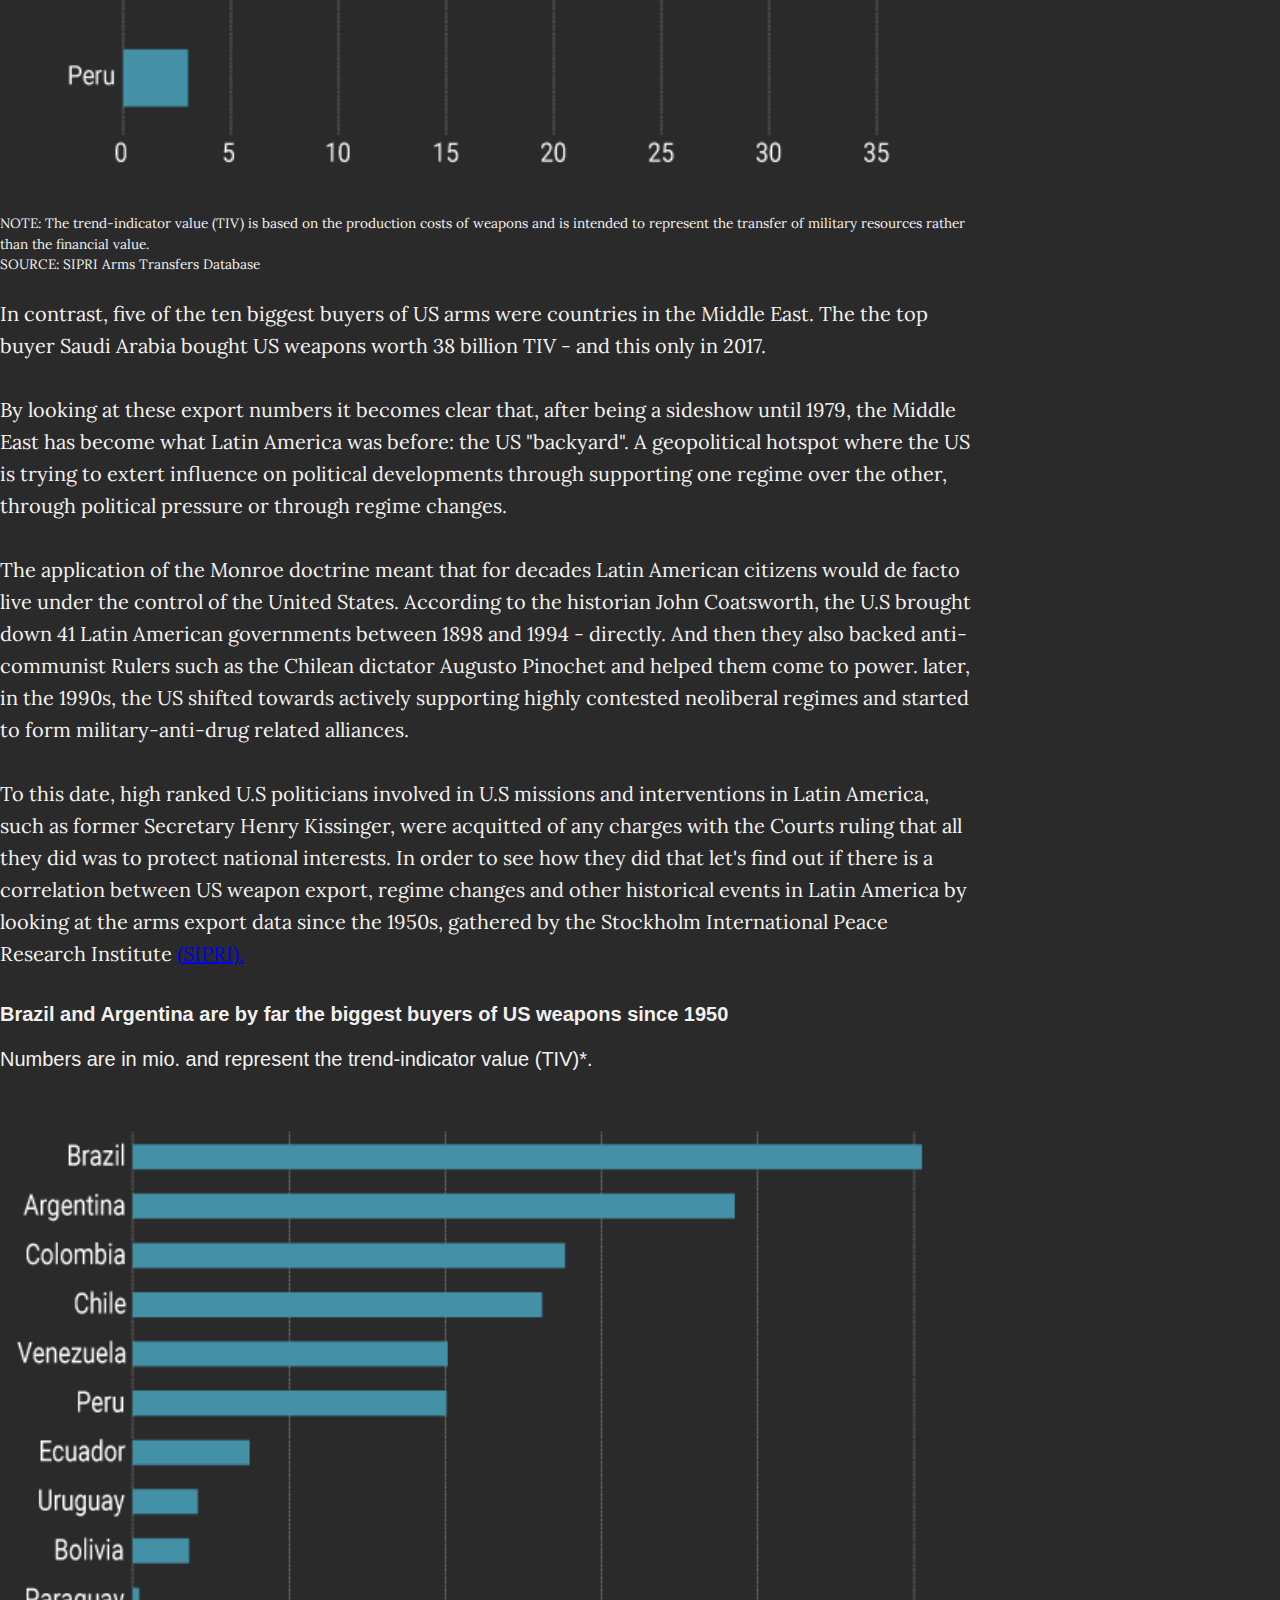
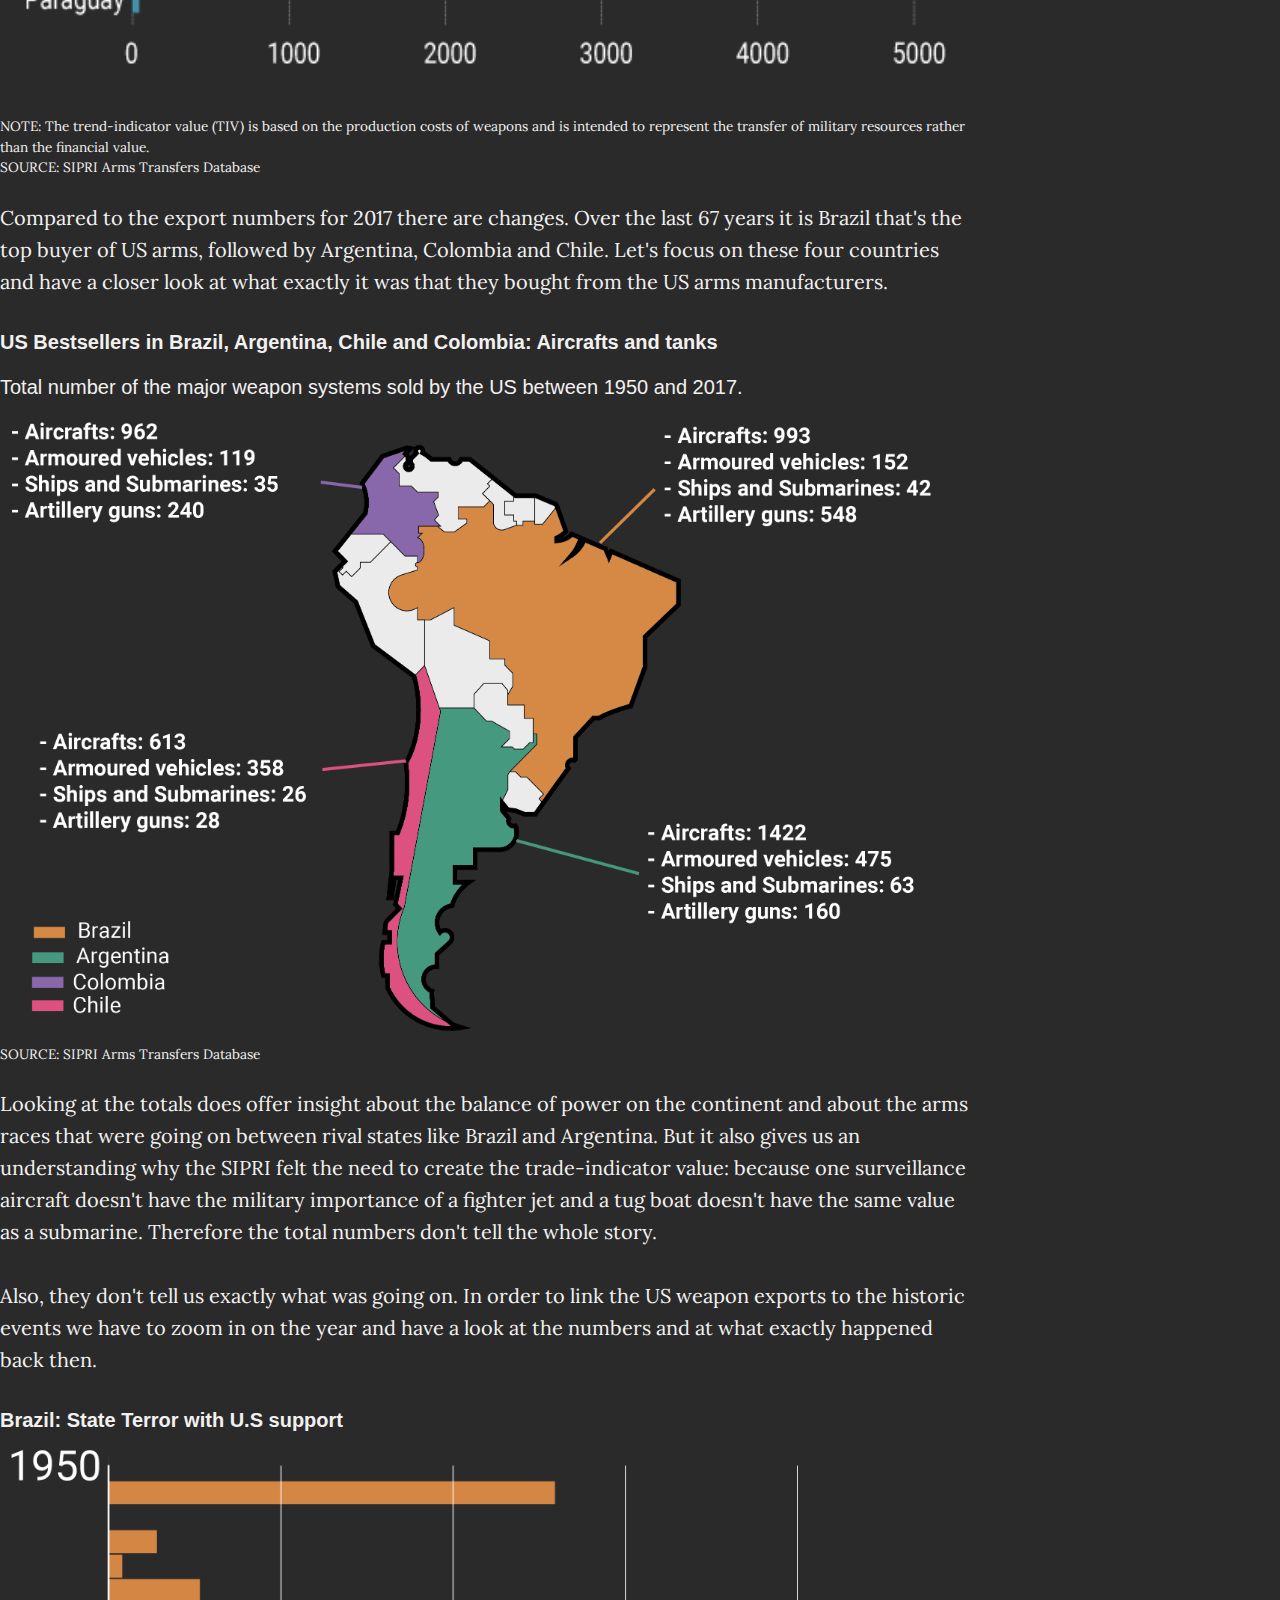
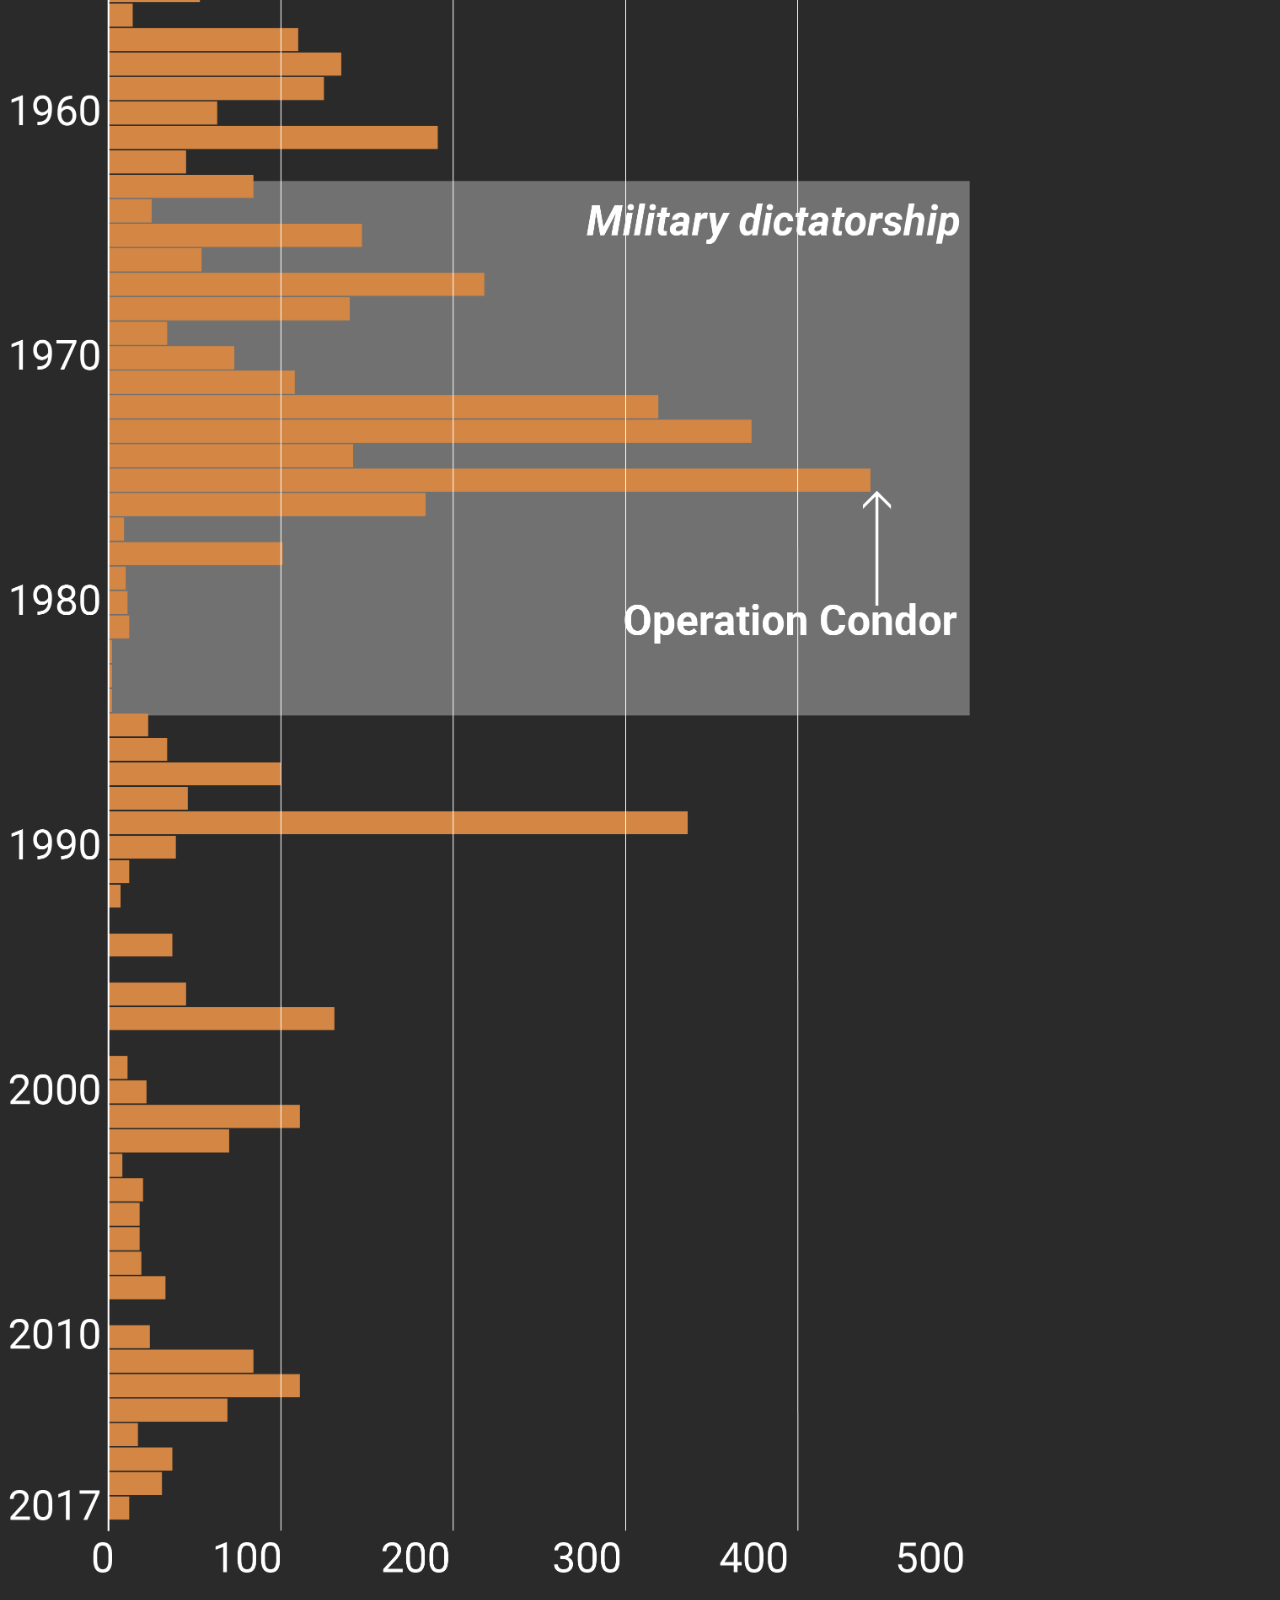
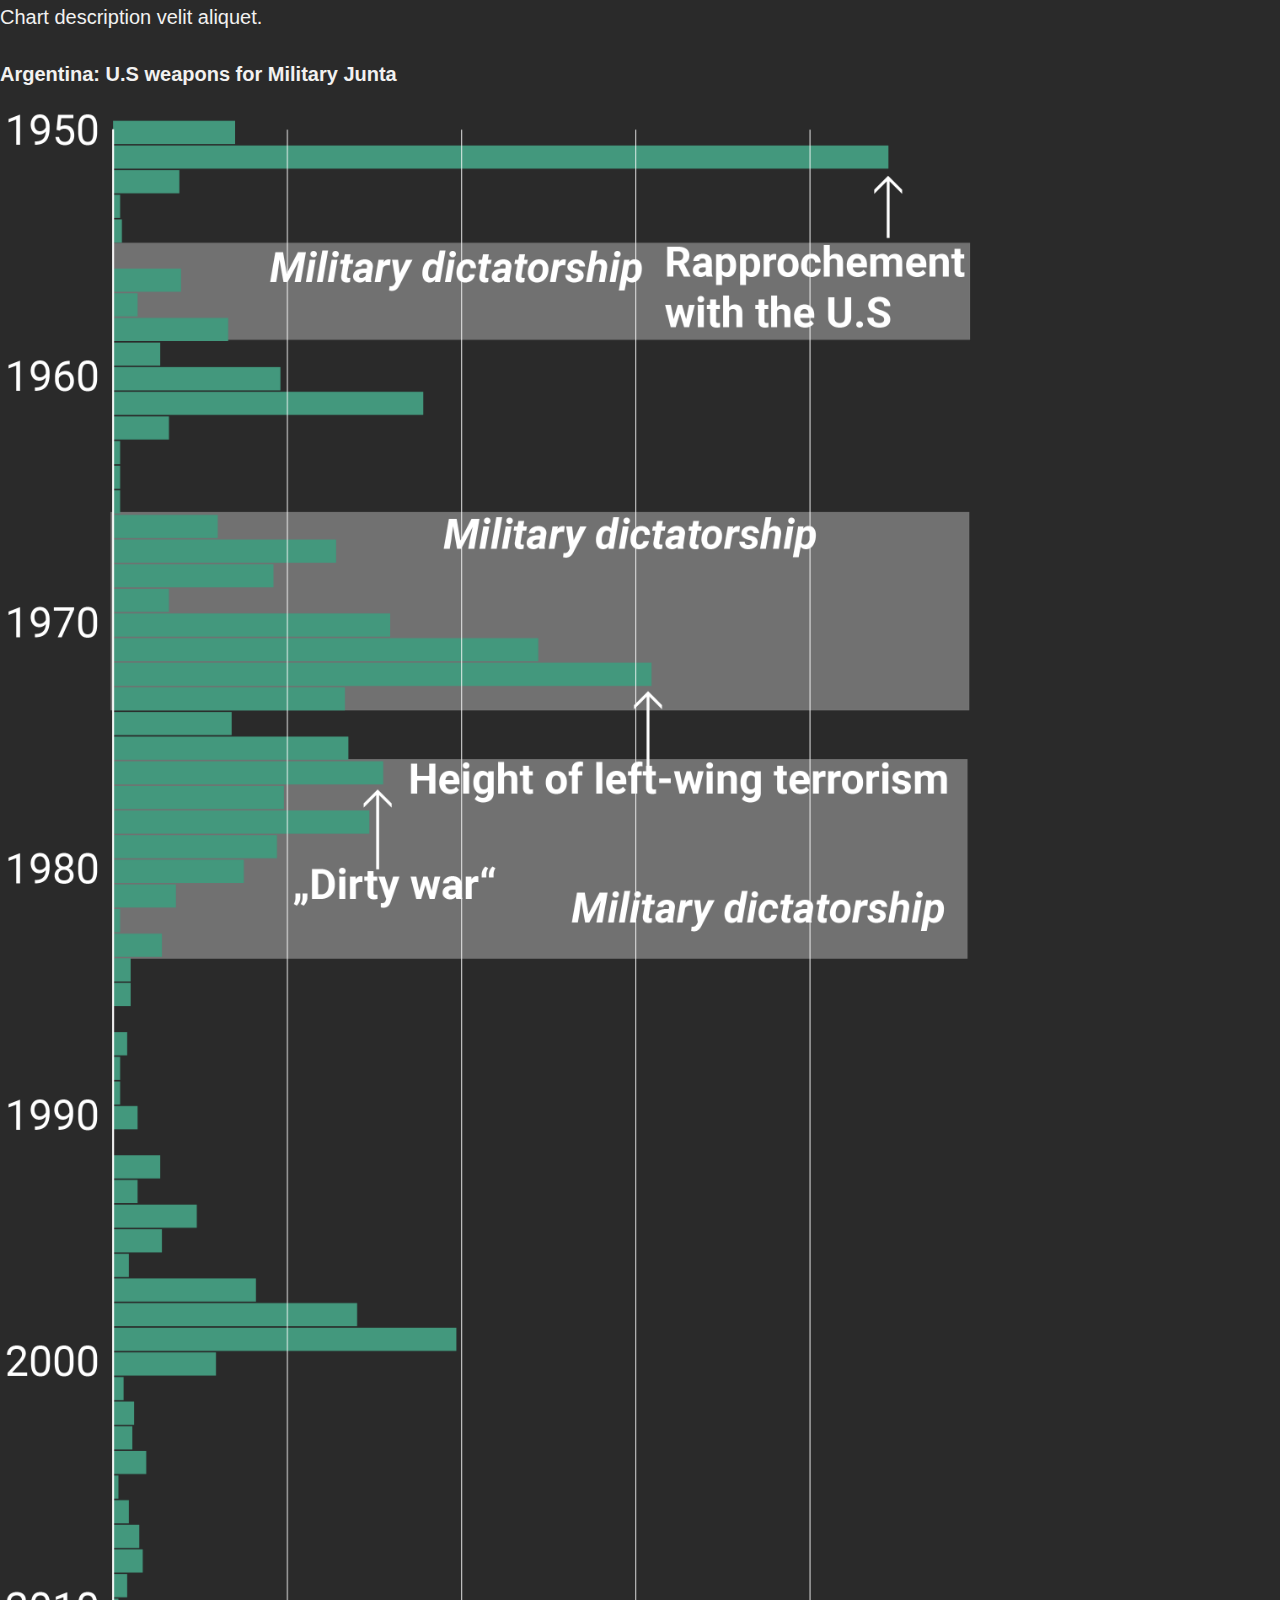
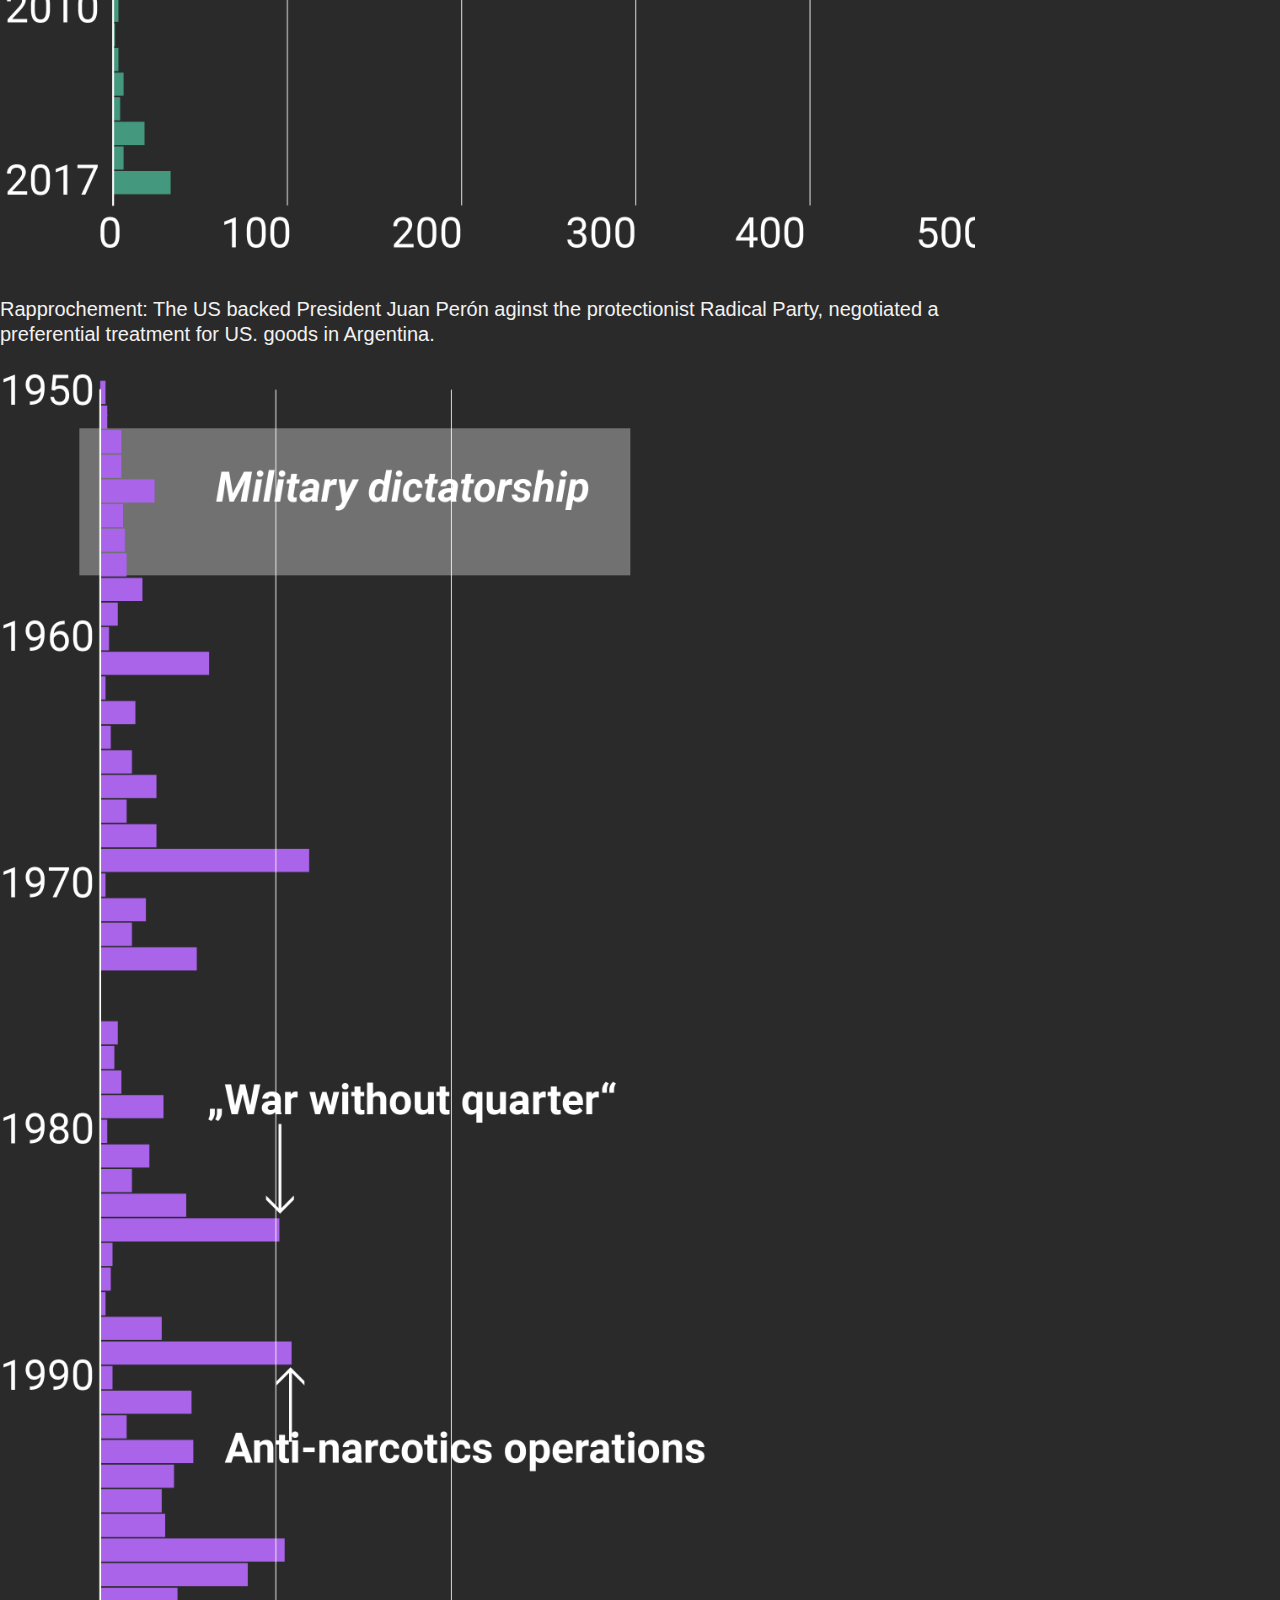
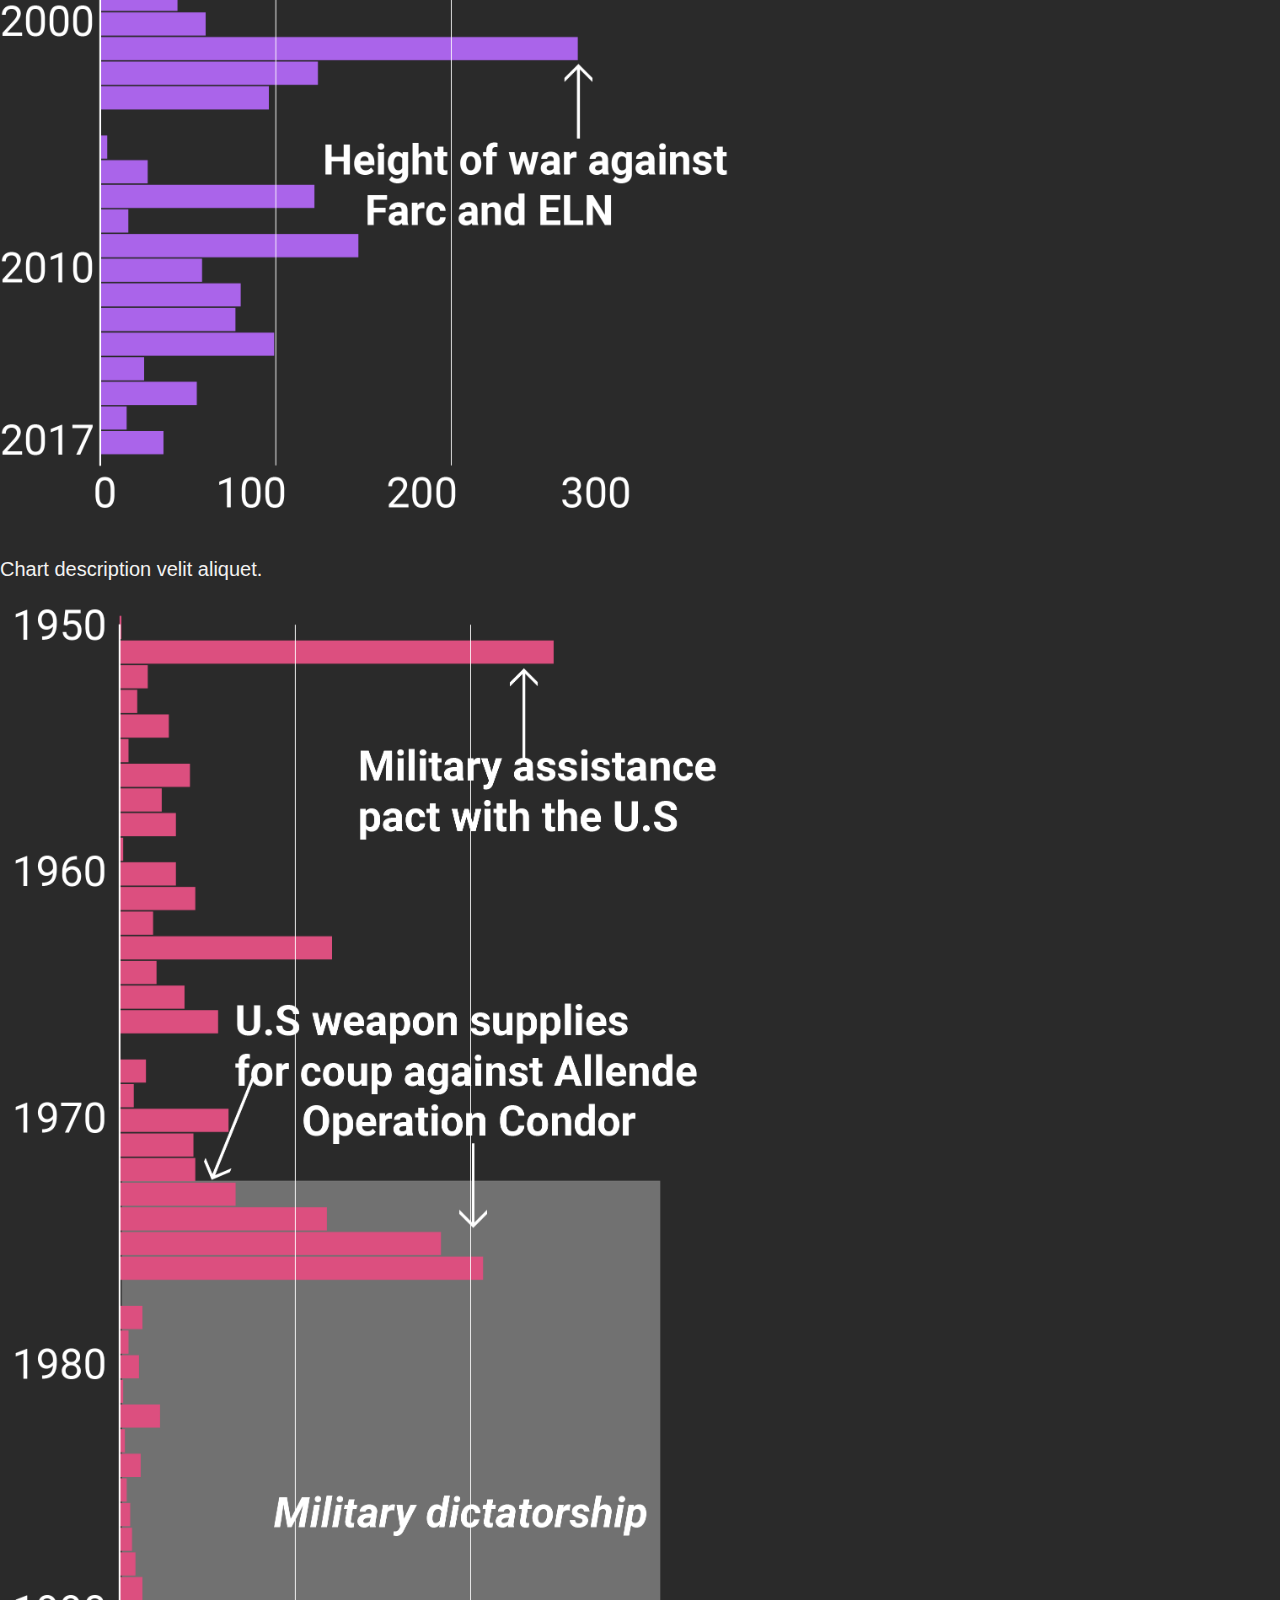
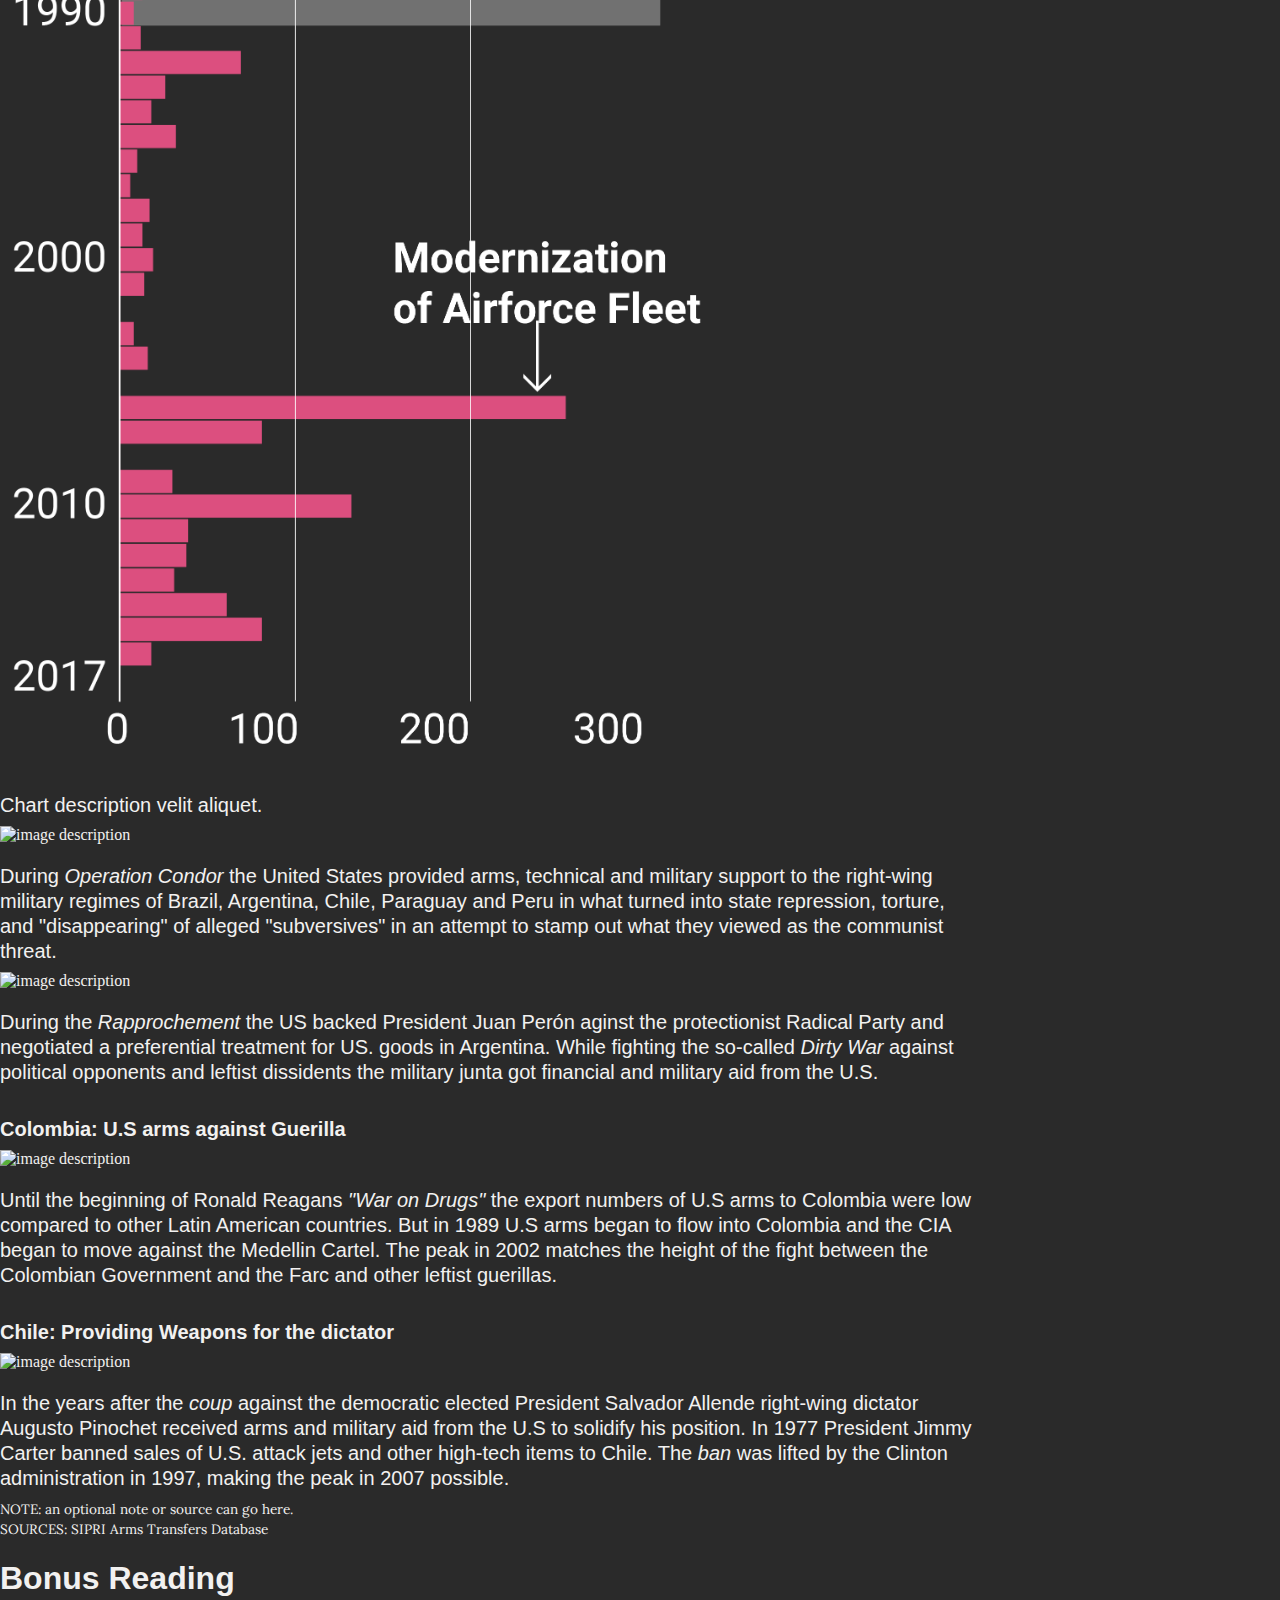
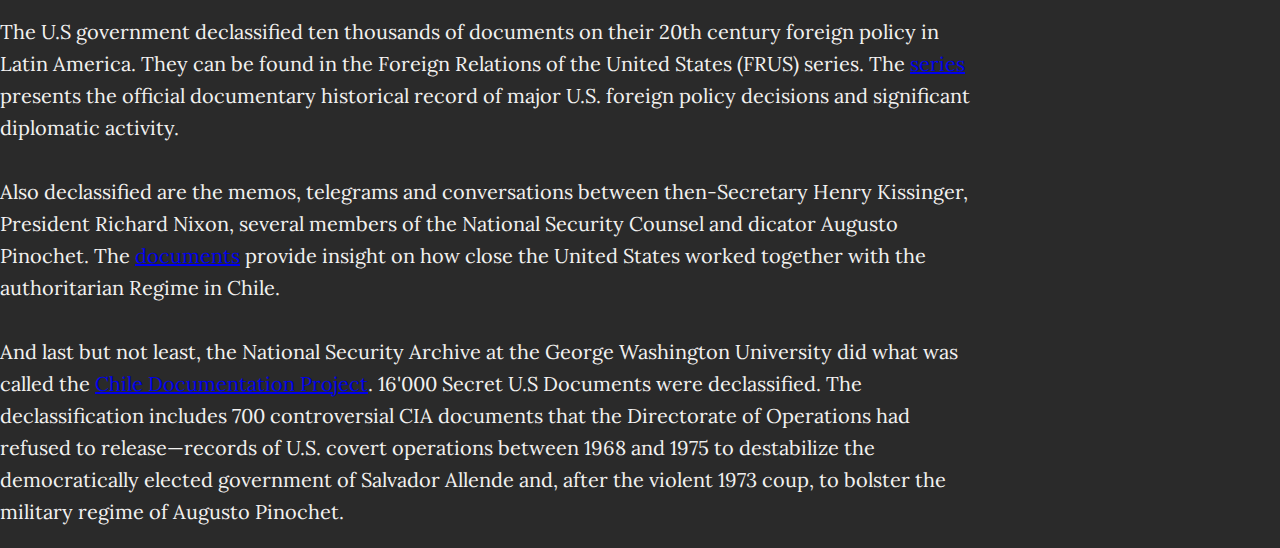
==== commit fd5e5d00: "update" ====
--- a/usweapon_deals_2/index.html
+++ b/usweapon_deals_2/index.html
@@ -29,61 +29,35 @@
                 What the export numbers of US weapons tell us about international struggles and armed conflicts since the 1950s. 
                 </p>
                 <p class="credit super-font">BY Benjamin Bitoun</p>
-                <p class="date sub-font">Published August 3, 2018</p>
-
-
-
-            </div>
-        </div>
-
-
-    <div class="row justify-content-center"><!-- headline and intro -->
-            <div class="col-lg-10 ">
-                <p class="body-text sub-font">
-                In his farewell address to the American people President Eisenhower showed concerns that a "military industrial complex" could lead to a state of perpetual war as the big armament industry will continue to profit from warfare. Was he right? In order to find out and get a better understanding of how much that industry influenced fuled arms races and profited from Latin American armed conflicts alone let’s have a look at the arms export data since the 1950s, gathered by the Stockholm International Peace Research Institute (SIPRI).
-                </p>
-            </div>
-        </div>
+                <p class="date sub-font">Published for Lede on August 3, 2018</p>
+
+
+
+            </div>
+        </div>
+
+
+    
         
         <!-- start of one size B image -->
         <div class="row justify-content-center"> <!-- labels/deszcriptions and three charts for mobile -->
             <div class="col-md-10"><!-- left -->
-             <p class="label super-font">Providing Weapons for the World: Global US Arms-spending in 2017</p>
-                <p class="label-text super-font">Numbers are in mio. and represent the trend-indicator value (TIV)*. </p>   
-                <img class="image" src="style/images/usweapon_map_size_B.png" alt="image description">
-                <p class="note sub-font">The trend-indicator value (TIV) is based on the production costs of weapons and is intended to represent the transfer of military resources rather than the financial value. <br>
-                SOURCE: SIPRI Arms Transfers Database
-                </p>
-            </div>
-        </div>
-<!-- end of one size B image -->
-
-<div class="row justify-content-center"><!-- headline and intro -->
-            <div class="col-lg-10 ">
-                <p class="body-text sub-font">
-                At a time when the Middle East, North Korea and China dominate the agenda of US foreign-policy, Latin America hasn’t received much attention – other than in the nativist overtones of the current immigration debate and the talk about trade wars. But back in 2013 when then-Secretary of State John Kerry called Latin America the "backyard" of the United States, his wording evoked strong emotions in the region. There was a collective outcry against 200 years of of expansionism and intervention justified by the Monroe Doctrine. The application of the doctrine meant that Latin America was in fact just that: a backyard of the US. Latin American citizens would de facto live under the control of the United States: According to the historian John Coatsworth, the US brought down 41 Latin American governments between 1898 and 1994. Or they backed anti-communist authoritarian dictators such as Augusto Pinochet in Chile and helped them come to power. Later, in the 1990s, the US actively supported highly contested neoliberal regimes and started to form military-anti-drug related alliances.
-<br>
-<br>
-                In his farewell address to the American people President Eisenhower showed concerns that a "military industrial complex" could lead to a state of perpetual war as the big armament industry will continue to profit from warfare. Was he right? In order to find out and get a better understanding of how much that industry influenced fuled arms races and profited from Latin American armed conflicts alone let’s have a look at the arms export data since the 1950s, gathered by the Stockholm International Peace Research Institute (SIPRI). 
-                </p>
-            </div>
-        </div>
- 
-
-
- <!-- start of one size B image -->
-        <div class="row justify-content-center"> <!-- labels/deszcriptions and three charts for mobile -->
-            <div class="col-md-10"><!-- left -->
-                
-                <img class="image" src="style/images/usweapon_map_size_B.png" alt="image description">
-                <p class="note sub-font">Allies and colluders: Secretary Henry Kissinger (right) meets chilean dictator Augusto Pinochet in Santiago de Chile in June 1976. <br>
+               
+                <img class="image" src="style/images/kissinger_pinochet.png" alt="image description">
+                <p class="note sub-font">Allies and colluders: Secretary Henry Kissinger (right) meets chilean dictator Augusto Pinochet in Santiago de Chile in 1976. <br>
                 SOURCE: Archivo General Histórico del Ministerio de Relaciones Exteriores
                 </p>
             </div>
         </div>
 <!-- end of one size B image -->
 
-
+<div class="row justify-content-center"><!-- headline and intro -->
+            <div class="col-lg-10 ">
+                <p class="body-text sub-font">
+                At a time when the Middle East, North Korea and China dominate the agenda of US foreign-policy, Latin America hasn’t received much attention – other than in the nativist overtones of current immigration debates and the talk about trade wars. These are the Latin American countries that bought U.S weapon systems in 2017:
+                </p>
+            </div>
+        </div>
 <!-- start of one size B image -->
         <div class="row justify-content-center"> <!-- labels/deszcriptions and three charts for mobile -->
             <div class="col-md-10"><!-- left -->
@@ -96,22 +70,24 @@
             </div>
         </div>
 <!-- end of one size B image -->
-
-        <div class="row justify-content-center"><!-- headline and intro -->
-            <div class="col-lg-10 ">
-                <p class="body-text sub-font">
-                In contrast, five of the ten biggest buyers of US arms were countries in the Middle East. The the top buyer Saudi Arabia bought US weapons worth 37.995 billion TIV - and this only in 2017. 
-                <br>
-                <br>
-                By looking at these export numbers it becomes clear that, after being a sideshow until 1979, the Middle East has become the new US "backyard": a geopolitical hotspot where the US is trying to extert influence on political developments through supporting one regime over the other, through political pressure or through regime changes. The actions taken resemble past US actions in Latin America - so let's have a closer look at that past in Latin America and see if there's a correlation between US weapon export and the regime changes and other historical events in that region. First: How many weapons did the US export since the 1950is and to which Latin American countries?
-                </p>
-            </div>
-        </div>
-
-
-
-
-
+                
+<div class="row justify-content-center"><!-- headline and intro -->
+            <div class="col-lg-10 ">
+                <p class="body-text sub-font">
+                In contrast, five of the ten biggest buyers of US arms were countries in the Middle East. The the top buyer Saudi Arabia bought US weapons worth 38 billion TIV - and this only in 2017.
+                <br>
+                <br>
+                By looking at these export numbers it becomes clear that, after being a sideshow until 1979, the Middle East has become what Latin America was before: the US "backyard". A geopolitical hotspot where the US is trying to extert influence on political developments through supporting one regime over the other, through political pressure or through regime changes.
+                <br>
+                <br>
+                The application of the Monroe doctrine meant that for decades Latin American citizens would de facto live under the control of the United States. According to the historian John Coatsworth, the U.S brought down 41 Latin American governments between 1898 and 1994 - directly. And then they also backed anti-communist Rulers such as the Chilean dictator Augusto Pinochet and helped them come to power. later, in the 1990s, the US shifted towards actively supporting highly contested neoliberal regimes and started to form military-anti-drug related alliances.
+                <br>
+                <br>
+                To this date, high ranked U.S politicians involved in U.S missions and interventions in Latin America, such as former Secretary Henry Kissinger, were acquitted of any charges with the Courts ruling that all they did was to protect national interests. In order to see how they did that let's find out if there is a correlation between US weapon export, regime changes and other historical events in Latin America by looking at the arms export data since the 1950s, gathered by the Stockholm International Peace Research Institute <a href="https://www.sipri.org/databases/armstransfers">(SIPRI).</a> 
+                </p>
+            </div>
+        </div>
+ 
 <!-- start of one size B image -->
         <div class="row justify-content-center"> <!-- labels/deszcriptions and three charts for mobile -->
             <div class="col-md-10"><!-- left -->
@@ -127,10 +103,11 @@
 
 
 
-<div class="row justify-content-center"><!-- headline and intro -->
-            <div class="col-lg-10 ">
-                <p class="body-text sub-font">
-                Compared to last years weapon export numbers there are changes. Over the last 67 years it is Brazil that's the top buyer of US arms, followed by Argentina, Colombia and Chile. Let's focus on these four countries and have a closer look at what exactly it was that they bought from the US arms manufacturers.
+
+<div class="row justify-content-center"><!-- headline and intro -->
+            <div class="col-lg-10 ">
+                <p class="body-text sub-font">
+                Compared to the export numbers for 2017 there are changes. Over the last 67 years it is Brazil that's the top buyer of US arms, followed by Argentina, Colombia and Chile. Let's focus on these four countries and have a closer look at what exactly it was that they bought from the US arms manufacturers.
                 </p>
             </div>
         </div>
@@ -156,7 +133,7 @@
                 Looking at the totals does offer insight about the balance of power on the continent and about the arms races that were going on between rival states like Brazil and Argentina. But it also gives us an understanding why the SIPRI felt the need to create the trade-indicator value: because one surveillance aircraft doesn't have the military importance of a fighter jet and a tug boat doesn't have the same value as a submarine. Therefore the total numbers don't tell the whole story.
                 <br>
                 <br>
-                Also, they don't tell us exactly what was going on. In order to link the US weapon exports to the historic events we have to zoom in and have a look at the numbers for the specific year in the specific 
+                Also, they don't tell us exactly what was going on. In order to link the US weapon exports to the historic events we have to zoom in on the year and have a look at the numbers and at what exactly happened back then. 
                 </p>
             </div>
         </div>
@@ -167,25 +144,23 @@
 
     <div class="row justify-content-center"> 
         
-        <div class="col-md-3 ">
-
-                <p class="label super-font">Brazil</p>
+        <div class="col-md-5 ">
+
+                <p class="label super-font">Brazil: State Terror with U.S support</p>
                 <img class="image d-md-none" src="style/images/sa4_bigger_brazil-m.png" alt="image description">
                 <p class="label-text super-font  d-md-none">Chart description   velit aliquet.</p>
             </div>
-            <div class="col-md-3 ">
-                <p class="label super-font">Argentina</p>
+            <div class="col-md-5 ">
+                <p class="label super-font">Argentina: U.S weapons for Military Junta</p>
                 <img class="image d-md-none" src="style/images/sa4_bigger_argentina-m.png" alt="image description">
                 <p class="label-text super-font d-md-none">Rapprochement: The US backed President Juan Perón aginst the protectionist Radical Party, negotiated a preferential treatment for US. goods in Argentina.</p>
             </div>
-            <div class="col-md-3 ">
-                <p class="label super-font">Colombia</p>
+            <div class="col-md-5 ">
                 <img class="image  d-md-none" src="style/images/sa4_bigger_colombia-m.png" alt="image description">
                 <p class="label-text super-font d-md-none">Chart description   velit aliquet.</p>
 
             </div>
-            <div class="col-md-3 ">
-                <p class="label super-font">Chile</p>
+            <div class="col-md-5 ">
                 <img class="image  d-md-none" src="style/images/sa4_bigger_chile-m.png" alt="image description">
                 <p class="label-text super-font d-md-none">Chart description   velit aliquet.</p>
 
@@ -195,30 +170,32 @@
         <!-- these are the image files repeated fror desktop sizes --> 
         <div class="d-none d-md-block">
             <div class="row justify-content-center "> 
-                <div class="col-md-3 ">
-                    <img class="image" src="style/images/sa4_bigger_brazil-d.png" alt="image description">
-                    <p class="label-text super-font">Operation Condor: The US provided technical support and military for what was a campaign of political repression and state terror in the Southern Cone.</p>
-
-                </div>
-                <div class="col-md-3 ">
-                    <img class="image" src="style/images/sa4_bigger_argentinaa-d.png" alt="image description">
-                    <p class="label-text super-font">Rapprochement: Preferential treatment for US. goods in Argentina negotiated <br><br>"Dirty War": The military junta got financial and military aid in their fight against political opponents and leftistdissidents.</p>
-
-                </div>
-                <div class="col-md-3 ">
-                    <img class="image" src="style/images/sa4_bigger_colombia-d.png" alt="image description">
-                    <p class="label-text super-font">Chart description   velit aliquet.</p>
-                </div>
-                <div class="col-md-3 ">
-                    <img class="image" src="style/images/sa4_bigger_chile-d.png" alt="image description">
-                    <p class="label-text super-font">Chart description   velit aliquet.</p>
+                <div class="col-md-5 ">
+                    <img class="image" src="style/images/s_america_top4_new_version_brazil-d.png" alt="image description">
+                    <p class="label-text super-font"> During <em>Operation Condor</em> the United States provided arms, technical and military support to the right-wing military regimes of Brazil, Argentina, Chile, Paraguay and Peru in what turned into state repression, torture, and "disappearing" of alleged "subversives" in an attempt to stamp out what they viewed as the communist threat.</p>
+
+                </div>
+                <div class="col-md-5 ">
+                    <img class="image" src="style/images/s_america_top4_new_version_argentinaa-d.png" alt="image description">
+                    <p class="label-text super-font"> During the <em>Rapprochement</em> the US backed President Juan Perón aginst the protectionist Radical Party and negotiated a preferential treatment for US. goods in Argentina. While fighting the so-called <em> Dirty War</em> against political opponents and leftist dissidents the military junta got financial and military aid from the U.S.</p>
+
+                </div>
+                <div class="col-md-5 ">
+                    <p class="label super-font">Colombia: U.S arms against Guerilla</p>
+                    <img class="image" src="style/images/s_america_top4_new_version_colombia-d.png" alt="image description">
+                    <p class="label-text super-font">Until the beginning of Ronald Reagans <em>"War on Drugs"</em> the export numbers of U.S arms to Colombia were low compared to other Latin American countries. But in 1989 U.S arms began to flow into Colombia and the CIA began to move against the Medellin Cartel. The peak in 2002 matches the height of the fight between the Colombian Government and the Farc and other leftist guerillas.</p>
+                </div>
+                <div class="col-md-5 ">
+                     <p class="label super-font">Chile: Providing Weapons for the dictator</p>
+                    <img class="image" src="style/images/s_america_top4_new_version_chile-d.png" alt="image description">
+                    <p class="label-text super-font">In the years after the <em>coup</em> against the democratic elected President Salvador Allende right-wing dictator Augusto Pinochet received arms and military aid from the U.S to solidify his position. In 1977 President Jimmy Carter banned sales of U.S. attack jets and other high-tech items to Chile. The <em>ban</em> was lifted by the Clinton administration in 1997, making the peak in 2007 possible.</p>
 
                 </div>
             </div>
         </div>
 <!-- this note is optional -->
         <div class="row justify-content-center "> 
-            <div class="col">
+            <div class="col-md-10">
                 <p class="note sub-font">NOTE: an optional note or source can go here. <br>
                 SOURCES: SIPRI Arms Transfers Database
                 </p>
@@ -227,55 +204,27 @@
 <!-- end of 4 charts side by side -->
 
         
-        
-
-        
-
-      
-
-        <div class="row justify-content-center"><!-- headline and intro -->
-            <div class="col-lg-10 ">
-                <p class="body-text sub-font">
-                Rapprochement: The US backed President Juan Perón aginst the protectionist Radical Party, negotiated a preferential treatment for US. goods in Argentina. <br>"Dirty War": Immediately after the Argentine coup the military junta began cracking down on Communist and leftist groups and dissidents. The US. Congress approved aircraft sales worth hundreds of millions of dollars.
-
-                For economics-minded readers, Glasner’s <a href="https://history.state.gov/historicaldocuments">study</a> also highlights the relationship of between GDP and percent urbanization in 1960 and 2010: “The US. only became one-third urbanized... 
-                 Glasner’s <a href="https://nsarchive2.gwu.edu/NSAEBB/NSAEBB437/">study</a>
-
-
-                 Glasner’s <a href="https://nsarchive2.gwu.edu/news/20001113/">study</a> 
-                </p>
-            </div>
-        </div>
-
-
-
-
-
-<!-- start of one size C image -->
-
-
-        <div class="row justify-content-center"> 
-            <div class="col-md-10">
-                <p class="label super-font">Chart label</p>
-                <p class="label-text super-font">Labels for chart should usually go above the visualization.</p>
-            </div>
-            <img class="image" src="style/images/template_size_C.png" alt="image description">
-        </div>
-        
-        <div class="row justify-content-center"><!-- headline and intro -->
-            <div class="col-lg-10 ">
-                <p class="body-text sub-font">
-                Etiam porta sem malesuada magna mollis euismod. Aenean lacinia bibendum nulla sed consectetur. Nullam quis risus eget urna mollis ornare vel eu leo. Integer posuere erat a ante venenatis dapibus posuere velit aliquet. Fusce dapibus, tellus ac cursus commodo,<br>
-                tortor mauris condimentum nibh, ut fermentum massa justo sit amet risus. Duis mollis, est non commodo luctus, nisi erat porttitor ligula, eget lacinia odio sem nec elit. Nullam quis risus eget urna mollis ornare vel eu leo.
-                </p>
-            </div>
-        </div>
-    
-            
-            
-    
-        
-        
+<div class="row justify-content-center"><!-- headline and intro -->
+            <div class="col-lg-10 ">
+                <p class="subhead super-font">Bonus Reading</p>
+                <p class="body-text sub-font">
+                The U.S government declassified ten thousands of documents on their 20th century foreign policy in Latin America. They can be found in the Foreign Relations of the United States (FRUS) series. The <a href="https://history.state.gov/historicaldocuments">series</a> presents the official documentary historical record of major U.S. foreign policy decisions and significant diplomatic activity. 
+                <br>
+                <br>
+                Also declassified are the memos, telegrams and conversations between then-Secretary Henry Kissinger, President Richard Nixon, several members of the National Security Counsel and dicator Augusto Pinochet. The <a href="https://nsarchive2.gwu.edu/NSAEBB/NSAEBB437/">documents</a> provide insight on how close the United States worked together with the authoritarian Regime in Chile.
+                <br>
+                <br>
+                And last but not least, the National Security Archive at the George Washington University did what was called the <a href="https://nsarchive2.gwu.edu/news/20001113/">Chile Documentation Project</a>. 16'000 Secret U.S Documents were declassified. The declassification includes 700 controversial CIA documents that the Directorate of Operations had refused to release—records of U.S. covert operations between 1968 and 1975 to destabilize the democratically elected government of Salvador Allende and, after the violent 1973 coup, to bolster the military regime of Augusto Pinochet.
+                </p>
+            </div>
+        </div>        
+
+        
+
+    
+
+
+
         
         
         
